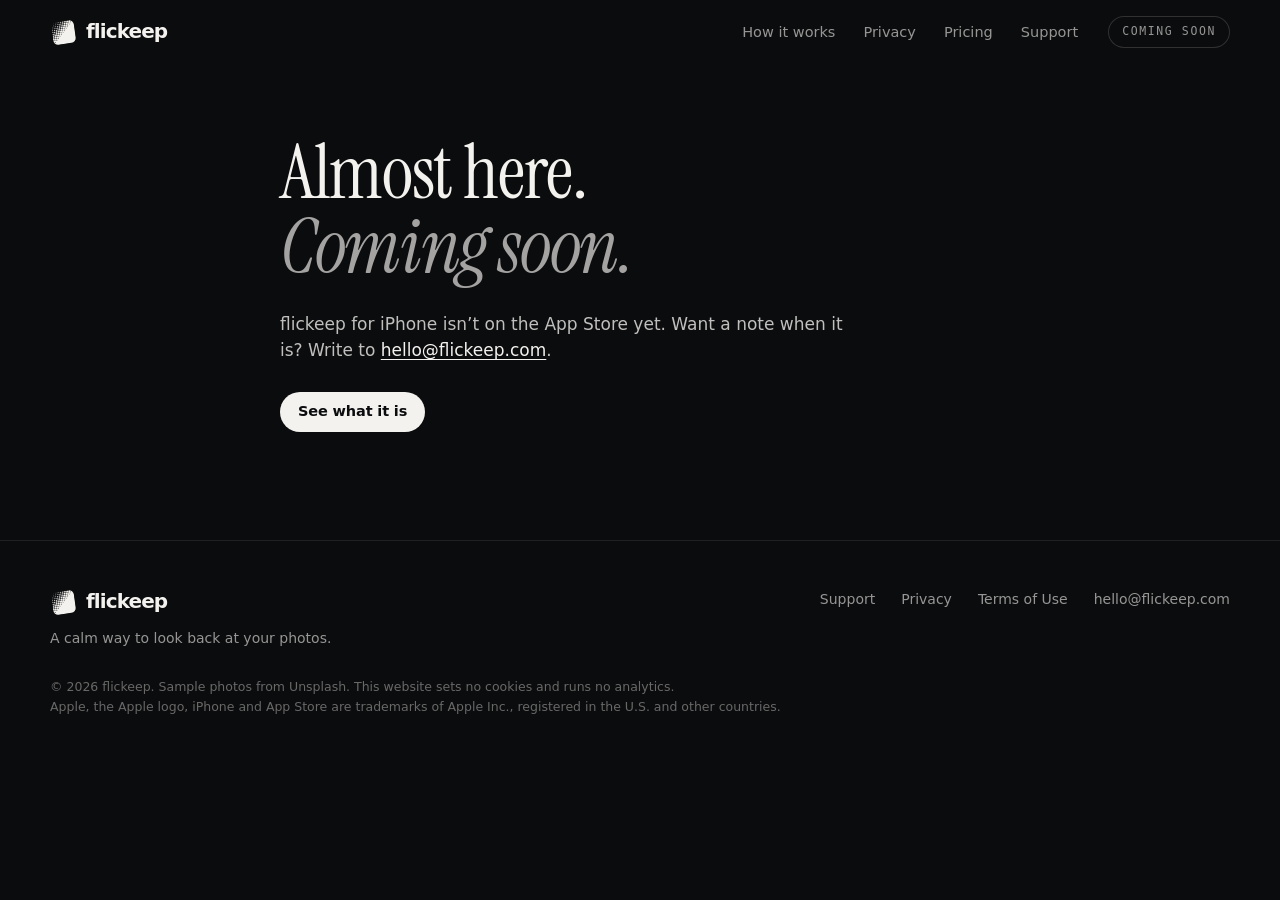
==== get/index.html @ e751ea82 "Rebuild the site as a download page: prints you can swipe, then the App Store Mirrors site/ in rexgu" ====
<!doctype html>
<html lang="en">
<head>
<meta charset="utf-8">
<meta name="viewport" content="width=device-width, initial-scale=1, viewport-fit=cover">
<title>Get flickeep</title>
<meta name="description" content="flickeep for iPhone on the App Store.">
<link rel="canonical" href="https://flickeep.com/get">
<meta name="theme-color" content="#0B0C0E">
<meta name="color-scheme" content="dark">
<meta property="og:type" content="website">
<meta property="og:site_name" content="flickeep">
<meta property="og:url" content="https://flickeep.com/get">
<meta property="og:title" content="Get flickeep">
<meta property="og:description" content="flickeep for iPhone on the App Store.">
<meta property="og:image" content="https://flickeep.com/og.jpg">
<meta name="twitter:card" content="summary_large_image">
<link rel="icon" href="/favicon.png" type="image/png">
<link rel="apple-touch-icon" href="/apple-touch-icon.png">
<script src="/assets/store.js"></script>
<link rel="stylesheet" href="/assets/site.css">
<script src="/assets/site.js" defer></script>
<meta name="robots" content="noindex">
<script>
(function () {
  var s = window.FLICKEEP || {}; if (!s.id) return;
  var ct = (new URLSearchParams(location.search).get("ct") || "get").replace(/[^\w-]/g, "").slice(0, 30) || "get";
  location.replace(s.pt ? "https://apps.apple.com/app/apple-store/id" + s.id + "?pt=" + s.pt + "&ct=" + ct + "&mt=8" : "https://apps.apple.com/app/id" + s.id);
})();
</script>
</head>
<body>
<svg width="0" height="0" style="position:absolute" aria-hidden="true" focusable="false"><defs><clipPath id="mark-clip"><rect x="51" y="51" width="138" height="138" rx="30"/></clipPath><symbol id="mark" viewBox="38 38 164 164"><g transform="rotate(-8 120 120)" clip-path="url(#mark-clip)" fill="currentColor"><path d="M191.00 47.15L191.00 191.00L47.15 191.00Z"/><circle cx="56.5" cy="56.5" r="0.54"/><circle cx="56.5" cy="67.5" r="1.09"/><circle cx="56.5" cy="78.5" r="1.63"/><circle cx="56.5" cy="89.5" r="2.17"/><circle cx="56.5" cy="100.5" r="2.72"/><circle cx="56.5" cy="111.5" r="3.26"/><circle cx="56.5" cy="122.5" r="3.81"/><circle cx="56.5" cy="133.5" r="4.35"/><circle cx="56.5" cy="144.5" r="4.89"/><circle cx="56.5" cy="155.5" r="5.44"/><circle cx="56.5" cy="166.5" r="5.98"/><circle cx="56.5" cy="177.5" r="6.52"/><circle cx="67.5" cy="56.5" r="1.09"/><circle cx="67.5" cy="67.5" r="1.63"/><circle cx="67.5" cy="78.5" r="2.17"/><circle cx="67.5" cy="89.5" r="2.72"/><circle cx="67.5" cy="100.5" r="3.26"/><circle cx="67.5" cy="111.5" r="3.81"/><circle cx="67.5" cy="122.5" r="4.35"/><circle cx="67.5" cy="133.5" r="4.89"/><circle cx="67.5" cy="144.5" r="5.44"/><circle cx="67.5" cy="155.5" r="5.98"/><circle cx="67.5" cy="166.5" r="6.52"/><circle cx="78.5" cy="56.5" r="1.63"/><circle cx="78.5" cy="67.5" r="2.17"/><circle cx="78.5" cy="78.5" r="2.72"/><circle cx="78.5" cy="89.5" r="3.26"/><circle cx="78.5" cy="100.5" r="3.81"/><circle cx="78.5" cy="111.5" r="4.35"/><circle cx="78.5" cy="122.5" r="4.89"/><circle cx="78.5" cy="133.5" r="5.44"/><circle cx="78.5" cy="144.5" r="5.98"/><circle cx="78.5" cy="155.5" r="6.52"/><circle cx="89.5" cy="56.5" r="2.17"/><circle cx="89.5" cy="67.5" r="2.72"/><circle cx="89.5" cy="78.5" r="3.26"/><circle cx="89.5" cy="89.5" r="3.81"/><circle cx="89.5" cy="100.5" r="4.35"/><circle cx="89.5" cy="111.5" r="4.89"/><circle cx="89.5" cy="122.5" r="5.44"/><circle cx="89.5" cy="133.5" r="5.98"/><circle cx="89.5" cy="144.5" r="6.52"/><circle cx="100.5" cy="56.5" r="2.72"/><circle cx="100.5" cy="67.5" r="3.26"/><circle cx="100.5" cy="78.5" r="3.81"/><circle cx="100.5" cy="89.5" r="4.35"/><circle cx="100.5" cy="100.5" r="4.89"/><circle cx="100.5" cy="111.5" r="5.44"/><circle cx="100.5" cy="122.5" r="5.98"/><circle cx="100.5" cy="133.5" r="6.52"/><circle cx="111.5" cy="56.5" r="3.26"/><circle cx="111.5" cy="67.5" r="3.81"/><circle cx="111.5" cy="78.5" r="4.35"/><circle cx="111.5" cy="89.5" r="4.89"/><circle cx="111.5" cy="100.5" r="5.44"/><circle cx="111.5" cy="111.5" r="5.98"/><circle cx="111.5" cy="122.5" r="6.52"/><circle cx="122.5" cy="56.5" r="3.81"/><circle cx="122.5" cy="67.5" r="4.35"/><circle cx="122.5" cy="78.5" r="4.89"/><circle cx="122.5" cy="89.5" r="5.44"/><circle cx="122.5" cy="100.5" r="5.98"/><circle cx="122.5" cy="111.5" r="6.52"/><circle cx="133.5" cy="56.5" r="4.35"/><circle cx="133.5" cy="67.5" r="4.89"/><circle cx="133.5" cy="78.5" r="5.44"/><circle cx="133.5" cy="89.5" r="5.98"/><circle cx="133.5" cy="100.5" r="6.52"/><circle cx="144.5" cy="56.5" r="4.89"/><circle cx="144.5" cy="67.5" r="5.44"/><circle cx="144.5" cy="78.5" r="5.98"/><circle cx="144.5" cy="89.5" r="6.52"/><circle cx="155.5" cy="56.5" r="5.44"/><circle cx="155.5" cy="67.5" r="5.98"/><circle cx="155.5" cy="78.5" r="6.52"/><circle cx="166.5" cy="56.5" r="5.98"/><circle cx="166.5" cy="67.5" r="6.52"/><circle cx="177.5" cy="56.5" r="6.52"/></g></symbol></defs></svg>
<header class="nav solid">
  <div class="wrap nav-in">
    <a class="brand" href="/" aria-label="flickeep, home"><svg aria-hidden="true"><use href="#mark"/></svg><b>flickeep</b></a>
    <nav class="nav-links" aria-label="Site">
      <a href="/#how">How it works</a>
      <a href="/#privacy">Privacy</a>
      <a href="/#pricing">Pricing</a>
      <a href="/support">Support</a>
    </nav>
    <a class="pill when-live" data-ct="nav" href="/get">Get flickeep</a>
    <span class="nav-soon when-soon">Coming soon</span>
  </div>
</header>
<main id="main" class="page">
<div class="wrap">
<div class="when-soon">
<h1 class="display">Almost here.<br><i>Coming soon.</i></h1>
<p class="lede">flickeep for iPhone isn’t on the App Store yet. Want a note when it is? Write to <a href="mailto:hello@flickeep.com?subject=Tell%20me%20when%20flickeep%20is%20out">hello@flickeep.com</a>.</p>
<div class="contact"><a class="pill" href="/">See what it is</a></div>
</div>
<div class="when-live">
<h1 class="display">Opening<br><i>the App Store…</i></h1>
<p class="lede">If nothing happens, <a data-ct="get" href="/get">tap here</a>.</p>
</div>
</div>
</main>
<footer class="foot">
  <div class="wrap foot-in">
    <div>
      <a class="brand" href="/" aria-label="flickeep, home"><svg aria-hidden="true"><use href="#mark"/></svg><b>flickeep</b></a>
      <p>A calm way to look back at your photos.</p>
    </div>
    <nav class="foot-links" aria-label="More">
      <a href="/support">Support</a>
      <a href="/privacy">Privacy</a>
      <a href="https://www.apple.com/legal/internet-services/itunes/dev/stdeula/">Terms of Use</a>
      <a href="mailto:hello@flickeep.com">hello@flickeep.com</a>
    </nav>
    <p class="legal">© 2026 flickeep. Sample photos from Unsplash. This website sets no cookies and runs no analytics.<br>Apple, the Apple logo, iPhone and App Store are trademarks of Apple Inc., registered in the U.S. and other countries.</p>
  </div>
</footer>
</body>
</html>
---- assets/site.css ----
/* flickeep.com — the darkroom: ink, paper, prints. */

@font-face{font-family:"Instrument Serif";src:url(/fonts/InstrumentSerif-Regular.ttf) format("truetype");font-weight:400;font-style:normal;font-display:swap}
@font-face{font-family:"Instrument Serif";src:url(/fonts/InstrumentSerif-Italic.ttf) format("truetype");font-weight:400;font-style:italic;font-display:swap}

/* A print develops: dots grow until they touch. */
@property --dev{syntax:"<number>";inherits:true;initial-value:6}
@property --sheen{syntax:"<percentage>";inherits:true;initial-value:-160%}

:root{
  --ink:#0B0C0E;
  --ink-2:#101114;
  --panel:#16181C;
  --panel-2:#1B1D22;
  --paper:#F4F2EE;
  --text:rgba(244,242,238,.78);
  --quiet:rgba(244,242,238,.6);
  --faint:rgba(244,242,238,.4);
  --line:rgba(244,242,238,.09);
  --line-2:rgba(244,242,238,.16);
  --mat:#F6F4EF;
  --letgo:#EE7458;
  --warm:255,214,170;
  --back:#DCD5C5;
  --pen:#27324F;
  --mark:#575246;
  --pin:#D1452B;
  --serif:"Instrument Serif","New York","Iowan Old Style",Georgia,serif;
  --sans:-apple-system,BlinkMacSystemFont,"SF Pro Text","Segoe UI",system-ui,Roboto,"Helvetica Neue",Arial,sans-serif;
  --mono:ui-monospace,"SF Mono",SFMono-Regular,Menlo,Consolas,monospace;
  --hand:"Bradley Hand","Bradley Hand ITC","Segoe Print","Segoe Script","Comic Sans MS",cursive;
  --gut:clamp(20px,4.2vw,44px);
  --max:1180px;
  --ease:cubic-bezier(.2,.7,.2,1);
  --out:cubic-bezier(.16,1,.3,1);
  color-scheme:dark;
}

*,*::before,*::after{box-sizing:border-box}
html{-webkit-text-size-adjust:100%;text-size-adjust:100%;scroll-behavior:smooth;scroll-padding-top:84px;background:var(--ink)}
body{margin:0;background:var(--ink);color:var(--paper);font:400 17px/1.55 var(--sans);-webkit-font-smoothing:antialiased;-moz-osx-font-smoothing:grayscale;overflow-x:clip}
img,svg,canvas{display:block}
img{max-width:100%}
a{color:inherit}
button{font:inherit;color:inherit}
h1,h2,h3,p,figure,ul,ol,dl,dd{margin:0}
ul,ol{padding:0;list-style:none}
::selection{background:rgba(244,242,238,.9);color:var(--ink)}
:focus-visible{outline:2px solid var(--paper);outline-offset:3px;border-radius:6px}
.sr{position:absolute!important;width:1px;height:1px;padding:0;margin:-1px;overflow:hidden;clip:rect(0,0,0,0);white-space:nowrap;border:0}
.skip{position:absolute;left:12px;top:-60px;z-index:100;background:var(--paper);color:var(--ink);padding:10px 14px;border-radius:10px;text-decoration:none;font-weight:600}
.skip:focus{top:12px}

.wrap{width:100%;max-width:calc(var(--max) + var(--gut)*2);margin:0 auto;padding:0 var(--gut)}
.kicker{font:500 12px/1.3 var(--mono);letter-spacing:.16em;text-transform:uppercase;color:var(--quiet)}
.display{font-family:var(--serif);font-weight:400;line-height:.98;letter-spacing:-.018em;text-wrap:balance}
.display i{font-style:italic;color:rgba(244,242,238,.66)}
.lede{font-size:clamp(17px,1.3vw,19px);line-height:1.55;color:var(--text);max-width:34em;text-wrap:pretty}
.muted{color:var(--quiet)}

/* Only one of these shows: before flickeep is on the App Store, and after. */
.live .when-soon,.soon .when-live{display:none!important}

/* ————— Navigation ————— */
.nav{position:fixed;inset:0 0 auto;z-index:60;padding-top:env(safe-area-inset-top);border-bottom:1px solid transparent;transition:background-color .35s,border-color .35s,-webkit-backdrop-filter .35s,backdrop-filter .35s}
.nav.solid{background:rgba(11,12,14,.74);-webkit-backdrop-filter:saturate(1.5) blur(20px);backdrop-filter:saturate(1.5) blur(20px);border-color:var(--line)}
.nav-in{height:64px;display:flex;align-items:center;gap:30px}
.brand{display:inline-flex;align-items:center;gap:9px;text-decoration:none;color:var(--paper);flex:none}
.brand svg{width:27px;height:27px}
.brand b{font:600 20px/1 var(--sans);letter-spacing:-.045em;transform:translateY(-1px)}
.nav-links{display:flex;gap:28px;margin-left:auto;font-size:14.5px}
.nav-links a{text-decoration:none;color:var(--quiet);transition:color .2s}
.nav-links a:hover{color:var(--paper)}
.pill{display:inline-flex;align-items:center;justify-content:center;gap:8px;min-height:40px;padding:0 18px;border-radius:999px;border:0;background:var(--paper);color:var(--ink);font:600 14.5px/1 var(--sans);letter-spacing:-.01em;text-decoration:none;cursor:pointer;white-space:nowrap;transition:transform .2s var(--ease),background-color .2s,opacity .2s}
.pill:hover{background:#fff}
.pill:active{transform:scale(.97)}
.pill.ghost{background:transparent;color:var(--paper);box-shadow:inset 0 0 0 1px var(--line-2)}
.pill.ghost:hover{background:rgba(244,242,238,.06)}
.pill.big{min-height:52px;padding:0 24px;font-size:16px}
.pill.quiet{background:rgba(244,242,238,.08);color:var(--quiet);cursor:default}
@media (max-width:820px){.nav-links{display:none}.nav-in>.pill,.nav-in>.nav-soon{margin-left:auto}}
.nav-soon{font:500 11.5px/1 var(--mono);letter-spacing:.14em;text-transform:uppercase;color:var(--quiet);padding:10px 14px;border-radius:999px;box-shadow:inset 0 0 0 1px var(--line-2);white-space:nowrap}

/* ————— Hero ————— */
.hero{position:relative;isolation:isolate;overflow-x:clip;padding:calc(64px + env(safe-area-inset-top) + clamp(28px,7vh,92px)) 0 clamp(56px,9vh,112px)}
.hero::before{content:"";position:absolute;z-index:-3;left:50%;top:-30%;width:1600px;height:1200px;margin-left:-800px;background:radial-gradient(closest-side,rgba(var(--warm),.1),rgba(var(--warm),0));pointer-events:none}
.hero-grid{display:grid;grid-template-columns:minmax(0,1.12fr) minmax(0,.88fr);align-items:center;gap:clamp(28px,5vw,80px)}
.hero h1{font-size:clamp(40px,6.1vw,94px)}
@media (max-width:600px){.hero h1{font-size:min(11vw,56px)}.app-id{margin-bottom:24px}.app-id img{width:46px;height:46px}.hero .lede{margin-top:22px}.cta{margin-top:28px}}
.hero h1 i{display:block}
.hero .lede{margin-top:28px}
.cta{display:flex;align-items:center;flex-wrap:wrap;gap:20px 26px;margin-top:36px}
.badge{display:inline-block;border-radius:11px;line-height:0;transition:transform .2s var(--ease),opacity .2s}
.badge img{height:56px;width:auto}
.badge:hover{opacity:.9}
.badge:active{transform:scale(.97)}
.qr{display:flex;align-items:center;gap:14px;font-size:13.5px;line-height:1.4;color:var(--quiet)}
.qr-code{flex:none;width:68px;height:68px;padding:6px;border-radius:12px;background:var(--paper);color:var(--ink)}
.qr-code svg{width:100%;height:100%}
.soon-box{display:grid;gap:10px}
.soon-box p{font-size:15px;color:var(--quiet)}
.soon-box a{color:var(--paper);text-underline-offset:3px;text-decoration-color:var(--line-2)}
.facts{display:flex;flex-wrap:wrap;gap:10px 22px;margin-top:30px;font-size:14px;color:var(--quiet)}
.facts li{display:flex;align-items:center;gap:9px}
.facts li::before{content:"";width:5px;height:5px;border-radius:50%;background:currentColor;opacity:.55}
@media (max-width:1000px){.qr{display:none}}
@media (max-width:900px){
  .hero-grid{grid-template-columns:1fr;gap:44px}
  .hero-copy{max-width:640px}
}

/* ————— The deck: prints you can swipe ————— */
.deck{position:relative;display:grid;justify-items:center;--w:min(348px,66vw)}
.deck-kicker{margin-bottom:22px}
.deck-field{position:absolute;z-index:-2;left:50%;top:44%;width:0;height:0;pointer-events:none}
.deck-field i{position:absolute;left:-30px;top:-30px;width:60px;height:60px;border-radius:50%;background:center/cover no-repeat;filter:blur(7px) saturate(1.5) brightness(.42);transform:scale(13);opacity:0;transition:opacity 1.4s var(--ease);-webkit-mask-image:radial-gradient(closest-side,#000 20%,transparent);mask-image:radial-gradient(closest-side,#000 20%,transparent)}
.deck-field i.on{opacity:.8}
.stack{position:relative;width:var(--w);aspect-ratio:1/1.22;perspective:1500px;touch-action:pan-y;-webkit-user-select:none;user-select:none;-webkit-touch-callout:none}
.stack:focus-visible{outline-offset:14px;border-radius:10px}

.print{position:absolute;inset:0;transform-style:preserve-3d;--s:0;--ox:0%;--oy:0%;--rot:0deg;--sc:1;--dim:0;
  transform:translate3d(calc(var(--s)*var(--ox)),var(--oy),0) rotate(calc(var(--s)*var(--rot))) scale(var(--sc));
  transition:transform .75s var(--out),opacity .5s var(--ease)}
.print[data-d="0"]{z-index:4;cursor:grab}
.print[data-d="1"]{z-index:3;--ox:23%;--oy:2.5%;--rot:6deg;--sc:.9;--dim:.4}
.print[data-d="2"]{z-index:2;--ox:23%;--oy:2.5%;--rot:6deg;--sc:.9;--dim:.4}
.print[data-d="3"]{z-index:1;--ox:12%;--oy:4%;--rot:3deg;--sc:.8;--dim:.8;opacity:0}
.print.out{z-index:5;pointer-events:none}
.print.held{transition:none;cursor:grabbing}
.flip{position:absolute;inset:0;transform-style:preserve-3d;transition:transform .85s cubic-bezier(.3,1.2,.4,1)}
.print.turned .flip{transform:rotateY(180deg)}
.face{position:absolute;inset:0;-webkit-backface-visibility:hidden;backface-visibility:hidden}
.paper{position:absolute;inset:0;padding:4.4%;background:var(--mat);border-radius:3px;overflow:hidden;
  box-shadow:inset 0 1px 0 rgba(255,255,255,.7),0 1px 2px rgba(0,0,0,.35),0 28px 56px -18px rgba(0,0,0,.78),0 12px 26px -14px rgba(0,0,0,.55)}
.photo{position:relative;width:100%;height:100%;overflow:hidden;background:#2a2b2e}
.photo img{width:100%;height:100%;object-fit:cover;-webkit-user-drag:none;pointer-events:none}
.front::after{content:"";position:absolute;inset:0;border-radius:3px;background:#000;opacity:var(--dim);transition:opacity .75s var(--out);pointer-events:none}
.sheen{position:absolute;inset:0;pointer-events:none;background:linear-gradient(104deg,transparent 30%,rgba(255,255,255,.34) 47%,rgba(255,255,255,.08) 55%,transparent 66%);transform:translateX(var(--sheen));mix-blend-mode:soft-light}
.print.kept .sheen{transition:--sheen .55s var(--ease)}
.grain{position:absolute;left:-80%;top:-22%;width:180%;height:144%;pointer-events:none}
.developing .photo{animation:develop 1.7s var(--ease) both;animation-delay:var(--delay,0s)}
.developing .photo img{-webkit-mask-image:radial-gradient(circle,#000 calc(var(--dev)*1px),transparent calc(var(--dev)*1px + .8px));-webkit-mask-size:8px 8px;mask-image:radial-gradient(circle,#000 calc(var(--dev)*1px),transparent calc(var(--dev)*1px + .8px));mask-size:8px 8px}
.developing .paper{animation:paper-in .9s var(--out) both;animation-delay:calc(var(--delay,0s) - .25s)}
@keyframes develop{from{--dev:0}to{--dev:6}}
@keyframes paper-in{from{opacity:0;transform:translateY(10px) scale(.97)}}
.print.nudge{animation:nudge 1.8s var(--ease) both}
@keyframes nudge{
  0%,100%{transform:translate3d(0,0,0)}
  22%{transform:translate3d(26px,0,0) rotateY(-7deg) rotate(1.6deg)}
  48%{transform:translate3d(0,0,0)}
  70%{transform:translate3d(-22px,0,0) rotateY(6deg) rotate(-1.3deg)}
}

/* The back: the day and the place, by hand. */
.back{transform:rotateY(180deg);background:var(--back);border-radius:3px;color:var(--pen);padding:7% 7% 0;display:flex;flex-direction:column;box-shadow:0 28px 56px -18px rgba(0,0,0,.78),0 12px 26px -14px rgba(0,0,0,.55);container-type:inline-size}
.back-top{display:flex;align-items:flex-start;gap:12px}
.back-day{font:700 clamp(22px,9.4cqi,32px)/1.05 var(--hand);letter-spacing:-.01em}
.back-time{font:700 clamp(13px,5cqi,17px)/1.2 var(--hand);opacity:.62;margin-top:6px}
.stamp{margin-left:auto;flex:none;width:17cqi;aspect-ratio:.82;padding:3px;background:#fff;transform:rotate(3.5deg);box-shadow:0 2px 6px rgba(0,0,0,.18);
  -webkit-mask:linear-gradient(#000 0 0) content-box,radial-gradient(circle,#0000 1.3px,#000 1.6px) -2px -2px/4px 4px;mask:linear-gradient(#000 0 0) content-box,radial-gradient(circle,#0000 1.3px,#000 1.6px) -2px -2px/4px 4px}
.stamp img{width:100%;height:100%;object-fit:cover}
.back-lines{margin-top:7cqi}
.back-lines p{min-height:10.4cqi;display:flex;align-items:flex-end;padding-bottom:3px;border-bottom:1px solid rgba(39,50,79,.22);font:700 clamp(15px,6.2cqi,21px)/1.15 var(--hand);opacity:.86;white-space:nowrap;overflow:hidden}
.back-lines p:first-child{opacity:1}
.back-coord{margin-top:auto;display:flex;align-items:center;gap:8px;padding-bottom:8px;font:500 10.5px/1 var(--mono);letter-spacing:.06em;color:var(--mark)}
.back-coord::before{content:"";width:5px;height:5px;border-radius:50%;background:var(--pin);box-shadow:0 0 0 3px var(--back),0 0 0 4px rgba(209,69,43,.45)}
.back-foot{display:flex;justify-content:space-between;border-top:1px solid rgba(39,50,79,.22);padding:13px 0 15px;font:500 10px/1 var(--mono);letter-spacing:.17em;text-transform:uppercase;color:var(--mark)}

/* The last card. */
.end .face{border-radius:18px;background:linear-gradient(180deg,#17191d,#101114);box-shadow:inset 0 0 0 1px var(--line-2),0 30px 60px -20px rgba(0,0,0,.8);display:grid;place-content:center;justify-items:center;text-align:center;padding:12%;gap:14px}
.end h3{font:400 clamp(34px,4vw,44px)/1 var(--serif)}
.end p{font-size:15px;color:var(--quiet);max-width:16em}
.end .row{display:flex;flex-direction:column;gap:10px;margin-top:10px;width:100%}
.end .row .pill{width:100%}

/* Under the deck: Keep / Let go, and the tools. */
.deck-under{position:relative;margin-top:30px;height:48px;display:grid;place-items:center;width:100%}
.verdict{position:absolute;inset:0;display:grid;place-items:center;font:italic 400 38px/1 var(--serif);opacity:0;pointer-events:none;transition:opacity .25s}
.verdict.keep{color:var(--paper)}
.verdict.go{color:var(--letgo)}
.deck-tools{display:flex;align-items:center;gap:2px;padding:4px;border-radius:999px;background:rgba(244,242,238,.07);box-shadow:inset 0 0 0 1px var(--line);-webkit-backdrop-filter:blur(12px);backdrop-filter:blur(12px);transition:opacity .25s}
.deck-tools button{display:inline-flex;align-items:center;gap:7px;height:38px;padding:0 15px;border:0;border-radius:999px;background:transparent;font-size:14px;color:var(--paper);cursor:pointer;transition:background-color .2s}
.deck-tools button:hover{background:rgba(244,242,238,.09)}
.deck-tools button:active{background:rgba(244,242,238,.14)}
.deck-tools button:disabled{opacity:.35;cursor:default;background:transparent}
.deck-tools svg{width:15px;height:15px}
.deck-tools .sep{width:1px;height:16px;background:var(--line-2)}
.deck.judging .deck-tools{opacity:0}
.deck-tally{margin-top:16px;min-height:18px;font:500 11.5px/1.5 var(--mono);letter-spacing:.14em;text-transform:uppercase;color:var(--faint);text-align:center}

/* ————— Sections ————— */
.section{position:relative;padding:clamp(96px,14vh,168px) 0}
.section-head{max-width:760px}
.section-head .kicker{margin-bottom:22px}
.section h2{font-size:clamp(46px,5.6vw,84px)}
.section-head .lede{margin-top:26px}
.rule{height:1px;background:linear-gradient(90deg,transparent,var(--line-2) 20%,var(--line-2) 80%,transparent)}

/* Reveal: rise out of a little blur. */
.js .rv{opacity:0;transform:translateY(18px);filter:blur(6px);transition:opacity .9s var(--ease),transform 1s var(--out),filter .9s var(--ease);transition-delay:var(--rv,0s)}
.js .rv.in{opacity:1;transform:none;filter:none}

/* ————— How it works: a phone that follows along ————— */
.story{display:grid;grid-template-columns:minmax(0,1fr) minmax(0,1fr);gap:clamp(24px,5vw,80px);margin-top:clamp(40px,7vh,80px)}
.steps{counter-reset:step}
.step{min-height:72vh;display:flex;flex-direction:column;justify-content:center;max-width:430px;opacity:.28;transition:opacity .6s var(--ease)}
.step.on{opacity:1}
.step-n{font:500 12px/1 var(--mono);letter-spacing:.16em;color:var(--faint);margin-bottom:18px}
.step h3{font:400 clamp(38px,4vw,60px)/1.02 var(--serif);letter-spacing:-.012em}
.step h3 i{font-style:italic}
.step p{margin-top:18px;font-size:19px;color:var(--text)}
.step .phone{display:none}
.story-phone{position:sticky;top:calc(50vh - var(--ph) / 2 + 20px);height:var(--ph);display:grid;justify-items:center;align-items:start;--pw:min(330px,26vw);--ph:calc(var(--pw) * 2.102)}
@media (max-height:760px){.story-phone{--pw:min(290px,24vw)}}

.phone{--pw:300px;position:relative;width:var(--pw);padding:calc(var(--pw)*.03);border-radius:calc(var(--pw)*.155);background:linear-gradient(150deg,#34363c 0%,#1a1b1f 22%,#101114 60%,#26282d 100%);
  box-shadow:inset 0 0 0 1px rgba(255,255,255,.14),inset 0 0 0 calc(var(--pw)*.011) #060708,0 60px 110px -40px rgba(0,0,0,.9),0 30px 60px -30px rgba(0,0,0,.6)}
.screen{position:relative;aspect-ratio:860/1868;border-radius:calc(var(--pw)*.128);overflow:hidden;background:#000;transform:translateZ(0)}
.screen img{position:absolute;inset:0;width:100%;height:100%;object-fit:cover}
.story-phone .screen img{opacity:0;transform:scale(1.015);transition:opacity .7s var(--ease),transform 1.2s var(--out)}
.story-phone .screen img.on{opacity:1;transform:none}

@media (max-width:900px){
  .story{display:block;margin-top:40px}
  .story-phone{display:none}
  .steps{display:flex;gap:18px;overflow-x:auto;scroll-snap-type:x mandatory;margin:0 calc(var(--gut)*-1);padding:6px var(--gut) 12px;scrollbar-width:none;-webkit-overflow-scrolling:touch;scroll-padding:0 var(--gut)}
  .steps::-webkit-scrollbar{display:none}
  .step{min-height:0;flex:0 0 min(78vw,330px);scroll-snap-align:start;opacity:1;justify-content:flex-start;max-width:none}
  .step .phone{display:block;--pw:min(78vw,330px);order:-1;margin-bottom:26px}
  .step h3{font-size:32px}
  .step p{font-size:16px;margin-top:10px}
  .step-n{margin-bottom:12px}
  .pager{display:flex}
}
.pager{display:none;justify-content:center;gap:8px;margin-top:22px}
.pager i{width:6px;height:6px;border-radius:3px;background:var(--line-2);transition:width .3s var(--ease),background-color .3s}
.pager i.on{width:20px;background:var(--paper)}

/* ————— Nothing by accident ————— */
.safe-grid{display:grid;grid-template-columns:minmax(0,1.1fr) minmax(0,.9fr);gap:clamp(32px,6vw,96px);align-items:center}
.chips{display:flex;flex-wrap:wrap;gap:10px;margin-top:30px}
.chips li{padding:9px 14px;border-radius:999px;font-size:14px;color:var(--text);box-shadow:inset 0 0 0 1px var(--line-2)}
.shot{position:relative;border-radius:30px;overflow:hidden;background:#000;box-shadow:inset 0 0 0 1px var(--line-2),0 60px 110px -40px rgba(0,0,0,.9);max-width:420px;justify-self:center;width:100%}
.shot img{width:100%;height:auto}
.shot::after{content:"";position:absolute;inset:0;border-radius:inherit;box-shadow:inset 0 0 0 1px rgba(255,255,255,.08);pointer-events:none}
.shot-cap{margin-top:16px;text-align:center;font:500 11.5px/1.4 var(--mono);letter-spacing:.14em;text-transform:uppercase;color:var(--faint)}
.flow{display:grid;grid-template-columns:repeat(4,minmax(0,1fr));gap:0;margin-top:clamp(64px,9vh,104px);position:relative}
.flow::before{content:"";position:absolute;left:0;right:0;top:15px;height:1px;background:var(--line-2)}
.flow li{position:relative;padding-right:28px}
.flow b{position:relative;display:grid;place-items:center;width:31px;height:31px;border-radius:50%;background:var(--ink);box-shadow:inset 0 0 0 1px var(--line-2);font:500 11px/1 var(--mono);color:var(--quiet);margin-bottom:22px}
.flow li:last-child b{background:var(--paper);color:var(--ink);box-shadow:none}
.flow h3{font:400 28px/1.05 var(--serif)}
.flow p{margin-top:10px;font-size:15.5px;color:var(--text);max-width:17em}
@media (max-width:900px){
  .safe-grid{grid-template-columns:1fr}
  .shot{max-width:360px}
  .flow{grid-template-columns:1fr;gap:34px}
  .flow::before{left:15px;right:auto;top:0;bottom:0;width:1px;height:auto}
  .flow li{display:grid;grid-template-columns:31px 1fr;column-gap:20px;padding:0}
  .flow b{grid-row:span 2;margin:0}
  .flow p{margin-top:6px}
}

/* ————— Look back ————— */
.bento{display:grid;grid-template-columns:repeat(12,minmax(0,1fr));gap:18px;margin-top:clamp(48px,7vh,80px)}
.tile{position:relative;overflow:hidden;border-radius:30px;background:linear-gradient(180deg,var(--panel),#121317);box-shadow:inset 0 0 0 1px var(--line);padding:clamp(26px,3vw,40px);display:flex;flex-direction:column}
.tile h3{font:400 clamp(30px,2.8vw,40px)/1.02 var(--serif);letter-spacing:-.01em}
.tile h3 i{font-style:italic;color:rgba(244,242,238,.66)}
.tile p{margin-top:12px;font-size:16px;color:var(--text);max-width:24em}
.tile-cal{grid-column:span 7;grid-row:span 2}
.tile-cal .phone{--pw:min(350px,70vw);margin:44px auto auto}
.tile-share{grid-column:span 5}
.tile-feed{grid-column:span 5}
.tile-art{margin-top:auto;padding-top:30px;display:grid;place-items:center}
@media (max-width:980px){
  .tile-cal,.tile-share,.tile-feed{grid-column:1/-1}
  .tile-cal{min-height:0;grid-row:auto}
}

/* The print as it's shared. */
.share-art{position:relative;width:min(250px,64vw);aspect-ratio:4/5;background:#ECE7DB;border-radius:6px;box-shadow:0 30px 60px -24px rgba(0,0,0,.8);display:grid;justify-items:center;align-content:start;padding:11% 12% 0;transform:rotate(-2.5deg)}
.share-art .p{width:78%;padding:3.6%;background:#fff;box-shadow:0 8px 18px -8px rgba(0,0,0,.4);transform:rotate(1.8deg)}
.share-art .p img{width:100%;aspect-ratio:.82;object-fit:cover}
.share-art .place{margin-top:9%;font:700 17px/1 var(--hand);color:var(--pen)}
.share-art .date{margin-top:5px;font:700 11px/1 var(--hand);color:var(--pen);opacity:.62}
.share-art .sig{position:absolute;right:8%;bottom:5.5%;display:flex;align-items:center;gap:4px;font:500 6.5px/1 var(--mono);letter-spacing:.16em;color:var(--mark)}
.share-art .sig svg{width:8px;height:8px}

/* Videos, as a feed. */
.feed-art{position:relative;width:min(240px,60vw);aspect-ratio:9/15.5;border-radius:30px;background:#000;overflow:hidden;box-shadow:inset 0 0 0 1px var(--line-2),0 30px 60px -24px rgba(0,0,0,.8)}
.feed-art .v{position:absolute;left:0;right:0;top:32%;aspect-ratio:3/2;background:center/cover no-repeat}
.feed-art .head{position:absolute;left:16px;top:18px}
.feed-art .head b{display:block;font:400 17px/1 var(--serif)}
.feed-art .head small{display:block;margin-top:4px;font-size:9.5px;color:var(--quiet)}
.feed-art .icons{position:absolute;right:12px;bottom:46px;display:grid;gap:15px;color:var(--paper);filter:drop-shadow(0 1px 3px rgba(0,0,0,.55))}
.feed-art .icons svg{width:19px;height:19px}
.feed-art .line{position:absolute;left:14px;right:14px;bottom:22px;height:2px;border-radius:1px;background:rgba(255,255,255,.18)}
.feed-art .line::before{content:"";position:absolute;left:0;top:0;bottom:0;width:36%;border-radius:1px;background:var(--paper);animation:play 9s linear infinite}
@keyframes play{from{width:0}to{width:100%}}

/* ————— Private ————— */
.private{overflow:hidden}
.private{isolation:isolate}
.private::before{content:"";position:absolute;inset:0;z-index:-1;pointer-events:none;opacity:.8;
  background-image:radial-gradient(circle,rgba(244,242,238,.16) 1.2px,transparent 1.6px);background-size:14px 14px;
  -webkit-mask-image:radial-gradient(60% 55% at 85% 40%,#000,transparent 75%);mask-image:radial-gradient(60% 55% at 85% 40%,#000,transparent 75%)}

.promises{display:grid;grid-template-columns:repeat(4,minmax(0,1fr));gap:18px;margin-top:clamp(56px,8vh,96px)}
.promises li{padding:26px 24px 28px;border-radius:24px;background:rgba(22,24,28,.7);box-shadow:inset 0 0 0 1px var(--line)}
.promises b{display:block;font:500 12px/1.3 var(--mono);letter-spacing:.16em;text-transform:uppercase;color:var(--paper);margin-bottom:12px}
.promises span{font-size:15.5px;color:var(--text)}
.private .more{margin-top:36px;font-size:15px;color:var(--quiet)}
.private .more a{color:var(--paper);text-underline-offset:3px}
@media (max-width:980px){.promises{grid-template-columns:repeat(2,minmax(0,1fr))}}
@media (max-width:560px){.promises{grid-template-columns:1fr}}

/* ————— Pricing ————— */
.plans{display:grid;grid-template-columns:minmax(0,.9fr) minmax(0,1.1fr);gap:18px;margin-top:clamp(48px,7vh,80px);align-items:stretch}
.plan{border-radius:30px;padding:clamp(28px,3vw,42px);background:linear-gradient(180deg,var(--panel),#121317);box-shadow:inset 0 0 0 1px var(--line);display:flex;flex-direction:column}
.plan.pro{background:radial-gradient(120% 80% at 50% 0%,rgba(var(--warm),.09),transparent 60%),linear-gradient(180deg,#1b1d21,#131418);box-shadow:inset 0 0 0 1px var(--line-2)}
.plan .kicker{color:var(--paper)}
.plan h3{margin-top:18px;font:400 clamp(34px,3.4vw,48px)/1.02 var(--serif)}
.plan h3 i{font-style:italic;color:rgba(244,242,238,.66)}
.plan-list{margin-top:26px;display:grid;gap:12px}
.plan-list li{display:grid;grid-template-columns:20px 1fr;gap:12px;font-size:15.5px;color:var(--text)}
.plan-list svg{width:18px;height:18px;margin-top:2px;color:var(--quiet)}
.price-free{margin-top:auto;padding-top:30px;display:flex;align-items:baseline;gap:10px}
.price-free b{font:400 56px/1 var(--serif)}
.price-free span{color:var(--quiet);font-size:15px}
.options{margin-top:26px;display:grid;gap:10px}
.opt{display:grid;grid-template-columns:1fr auto;align-items:center;gap:4px 16px;padding:16px 20px;border-radius:18px;box-shadow:inset 0 0 0 1px var(--line-2);background:rgba(11,12,14,.35)}
.opt.best{box-shadow:inset 0 0 0 1.5px rgba(244,242,238,.75);background:rgba(244,242,238,.04)}
.opt b{font-weight:600;font-size:16.5px;display:flex;align-items:center;gap:10px}
.opt small{grid-column:1;font-size:13.5px;color:var(--quiet)}
.opt .amt{grid-row:1/span 2;grid-column:2;font:600 18px/1 var(--sans);letter-spacing:-.01em;text-align:right}
.opt .amt small{display:block;margin-top:5px;font-weight:400;font-size:12.5px;color:var(--faint)}
.tag{font:600 10px/1 var(--mono);letter-spacing:.1em;text-transform:uppercase;padding:5px 7px;border-radius:6px;background:var(--paper);color:var(--ink)}
.fine{margin-top:22px;font-size:13.5px;line-height:1.5;color:var(--faint)}
@media (max-width:900px){.plans{grid-template-columns:1fr}}

/* ————— Questions ————— */
.faq{display:grid;grid-template-columns:minmax(0,.8fr) minmax(0,1.2fr);gap:clamp(32px,6vw,96px)}
.faq-list details{border-bottom:1px solid var(--line-2)}
.faq-list details:first-child{border-top:1px solid var(--line-2)}
.faq-list summary{list-style:none;cursor:pointer;display:flex;align-items:center;justify-content:space-between;gap:20px;padding:24px 0;font:400 clamp(21px,1.9vw,25px)/1.25 var(--serif);letter-spacing:-.003em}
.faq-list summary::-webkit-details-marker{display:none}
.faq-list summary::after{content:"";flex:none;width:12px;height:12px;background:linear-gradient(currentColor,currentColor) center/12px 1.5px no-repeat,linear-gradient(currentColor,currentColor) center/1.5px 12px no-repeat;transition:transform .35s var(--ease);opacity:.7}
.faq-list details[open] summary::after{transform:rotate(45deg)}
.faq-list .a{padding:0 0 26px;font-size:16px;color:var(--text);max-width:38em}
.faq-list .a p+p{margin-top:10px}
.faq-list .a a{color:var(--paper);text-underline-offset:3px}
@media (max-width:900px){.faq{grid-template-columns:1fr}}

/* ————— The end: a contact sheet ————— */
.final{text-align:center;padding-bottom:clamp(100px,14vh,160px);overflow:hidden}
.sheet{position:relative;height:clamp(220px,26vw,300px);margin-bottom:clamp(40px,6vh,72px);-webkit-mask-image:linear-gradient(90deg,transparent,#000 12%,#000 88%,transparent);mask-image:linear-gradient(90deg,transparent,#000 12%,#000 88%,transparent)}
.sheet-row{position:absolute;left:0;top:50%;display:flex;gap:clamp(18px,2vw,28px);padding-right:clamp(18px,2vw,28px);width:max-content;animation:drift 90s linear infinite;transform:translateY(-50%)}
.sheet-row figure{flex:none;width:clamp(150px,15vw,200px);padding:clamp(6px,.6vw,8px);background:var(--mat);border-radius:3px;box-shadow:0 22px 40px -18px rgba(0,0,0,.8);transform:rotate(var(--r,0deg)) translateY(var(--y,0px))}
.sheet-row figure img{width:100%;aspect-ratio:.82;object-fit:cover}
@keyframes drift{from{transform:translate3d(0,-50%,0)}to{transform:translate3d(-50%,-50%,0)}}
.final h2{font-size:clamp(52px,7vw,108px)}
.final h2 i{display:block}
.final .cta{justify-content:center}
.final .lede{margin:24px auto 0}
.final .soon-box{justify-items:center}

/* ————— Footer ————— */
.foot{border-top:1px solid var(--line);padding:48px 0 calc(48px + env(safe-area-inset-bottom));font-size:14px;color:var(--quiet)}
.foot-in{display:grid;grid-template-columns:1fr auto;gap:28px 40px;align-items:start}
.foot .brand{margin-bottom:12px}
.foot-links{display:flex;flex-wrap:wrap;gap:12px 26px}
.foot-links a{text-decoration:none;color:var(--quiet);transition:color .2s}
.foot-links a:hover{color:var(--paper)}
.legal{grid-column:1/-1;font-size:12.5px;line-height:1.6;color:var(--faint);max-width:70em}
@media (max-width:700px){.foot-in{grid-template-columns:1fr}}

/* ————— A small bar on phones, once the first button has scrolled away ————— */
.bar{position:fixed;left:12px;right:12px;bottom:calc(12px + env(safe-area-inset-bottom));z-index:55;display:none;align-items:center;gap:12px;padding:10px 10px 10px 12px;border-radius:22px;background:rgba(24,26,30,.92);-webkit-backdrop-filter:saturate(1.5) blur(20px);backdrop-filter:saturate(1.5) blur(20px);box-shadow:inset 0 0 0 1px var(--line-2),0 20px 40px -12px rgba(0,0,0,.7);transform:translateY(140%);transition:transform .5s var(--out)}
.bar.show{transform:none}
.bar img{width:44px;height:44px;border-radius:10px}
.bar div{flex:1;min-width:0;line-height:1.25}
.bar b{display:block;font-size:15px;font-weight:600;letter-spacing:-.01em}
.bar small{font-size:12.5px;color:var(--quiet)}
.bar .pill{min-height:36px;padding:0 20px}
@media (max-width:760px){.live .bar{display:flex}}

/* ————— Pages: privacy, support ————— */
.page{padding:calc(64px + env(safe-area-inset-top) + clamp(40px,8vh,96px)) 0 clamp(80px,12vh,140px)}
.page .wrap{max-width:calc(720px + var(--gut)*2)}
.page h1{font-size:clamp(46px,6vw,76px)}
.page .kicker{margin-top:22px}
.page h2{font:500 12px/1.4 var(--mono);letter-spacing:.14em;text-transform:uppercase;color:var(--quiet);margin:48px 0 12px}
.page p,.page li{color:var(--text);font-size:17px}
.page p+p{margin-top:12px}
.page ul{list-style:disc;padding-left:1.2em;display:grid;gap:6px}
.page a{color:var(--paper);text-underline-offset:3px}
.page a.pill{color:var(--ink)}
.page a.pill.ghost{color:var(--paper)}
.page .lede{margin-top:26px}
.page .contact{margin-top:28px;display:flex;flex-wrap:wrap;gap:12px}

@media (prefers-reduced-motion:reduce){
  html{scroll-behavior:auto}
  .js .rv{opacity:1;transform:none;filter:none;transition:none}
  .sheet-row,.feed-art .line::before{animation:none}
  .developing .photo,.developing .paper{animation:none}
  .developing .photo img{-webkit-mask-image:none;mask-image:none}
  .print,.flip,.story-phone .screen img{transition-duration:.01s}
}

/* The first line of the hero: the icon you'll look for on the App Store. */
.app-id{display:flex;align-items:center;gap:14px;margin-bottom:30px}
.app-id img{width:52px;height:52px;border-radius:23%;box-shadow:0 0 0 1px rgba(255,255,255,.1),0 10px 24px -10px rgba(0,0,0,.8)}
.app-id b{display:block;font-size:16px;font-weight:600;letter-spacing:-.01em}
.app-id small{display:block;font-size:14px;color:var(--quiet)}
#how{padding-top:clamp(40px,6vh,72px)}

/* Privacy: the label, in words. */
.private-grid{display:grid;grid-template-columns:minmax(0,1.15fr) minmax(0,.85fr);gap:clamp(32px,6vw,96px);align-items:end}
.label{border-radius:28px;padding:30px 30px 32px;background:linear-gradient(180deg,rgba(28,30,35,.92),rgba(18,19,23,.92));box-shadow:inset 0 0 0 1px var(--line-2),0 40px 80px -40px rgba(0,0,0,.9);max-width:420px;justify-self:end;width:100%}
.label .kicker{color:var(--quiet)}
.label-row{display:flex;align-items:center;gap:16px;margin-top:22px}
.label-row svg{flex:none;width:46px;height:46px;color:var(--paper)}
.label-row b{font:400 34px/1 var(--serif)}
.label p{margin-top:16px;font-size:15.5px;color:var(--text)}
@media (max-width:900px){.private-grid{grid-template-columns:1fr}.label{justify-self:start}}
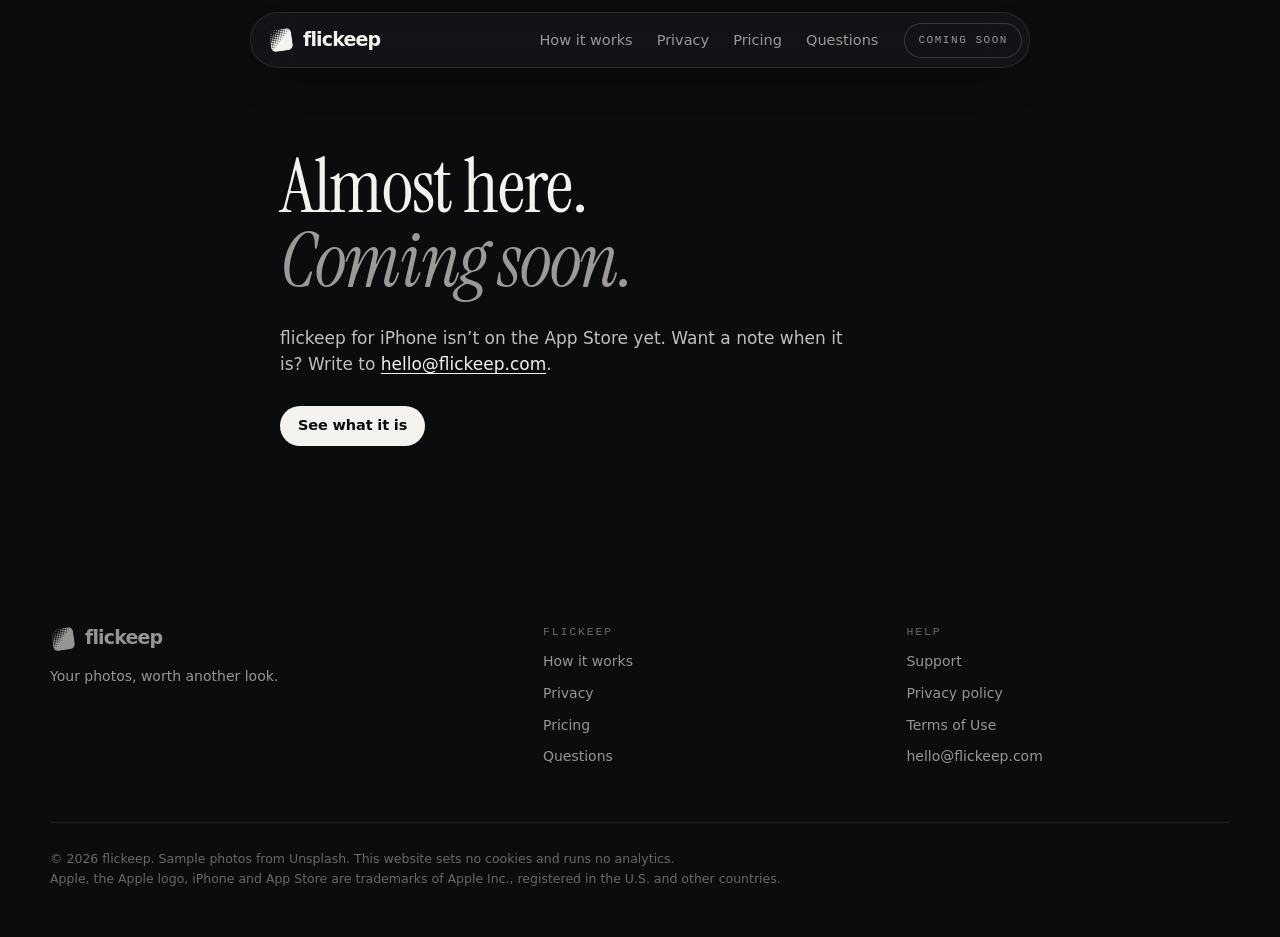
==== commit dac76345: "Second pass after CapWords: prints on a table, the app playing Mirrors site/ in rexgu9911/flickeep a" ====
--- a/get/index.html
+++ b/get/index.html
@@ -30,20 +30,22 @@
 </script>
 </head>
 <body>
-<svg width="0" height="0" style="position:absolute" aria-hidden="true" focusable="false"><defs><clipPath id="mark-clip"><rect x="51" y="51" width="138" height="138" rx="30"/></clipPath><symbol id="mark" viewBox="38 38 164 164"><g transform="rotate(-8 120 120)" clip-path="url(#mark-clip)" fill="currentColor"><path d="M191.00 47.15L191.00 191.00L47.15 191.00Z"/><circle cx="56.5" cy="56.5" r="0.54"/><circle cx="56.5" cy="67.5" r="1.09"/><circle cx="56.5" cy="78.5" r="1.63"/><circle cx="56.5" cy="89.5" r="2.17"/><circle cx="56.5" cy="100.5" r="2.72"/><circle cx="56.5" cy="111.5" r="3.26"/><circle cx="56.5" cy="122.5" r="3.81"/><circle cx="56.5" cy="133.5" r="4.35"/><circle cx="56.5" cy="144.5" r="4.89"/><circle cx="56.5" cy="155.5" r="5.44"/><circle cx="56.5" cy="166.5" r="5.98"/><circle cx="56.5" cy="177.5" r="6.52"/><circle cx="67.5" cy="56.5" r="1.09"/><circle cx="67.5" cy="67.5" r="1.63"/><circle cx="67.5" cy="78.5" r="2.17"/><circle cx="67.5" cy="89.5" r="2.72"/><circle cx="67.5" cy="100.5" r="3.26"/><circle cx="67.5" cy="111.5" r="3.81"/><circle cx="67.5" cy="122.5" r="4.35"/><circle cx="67.5" cy="133.5" r="4.89"/><circle cx="67.5" cy="144.5" r="5.44"/><circle cx="67.5" cy="155.5" r="5.98"/><circle cx="67.5" cy="166.5" r="6.52"/><circle cx="78.5" cy="56.5" r="1.63"/><circle cx="78.5" cy="67.5" r="2.17"/><circle cx="78.5" cy="78.5" r="2.72"/><circle cx="78.5" cy="89.5" r="3.26"/><circle cx="78.5" cy="100.5" r="3.81"/><circle cx="78.5" cy="111.5" r="4.35"/><circle cx="78.5" cy="122.5" r="4.89"/><circle cx="78.5" cy="133.5" r="5.44"/><circle cx="78.5" cy="144.5" r="5.98"/><circle cx="78.5" cy="155.5" r="6.52"/><circle cx="89.5" cy="56.5" r="2.17"/><circle cx="89.5" cy="67.5" r="2.72"/><circle cx="89.5" cy="78.5" r="3.26"/><circle cx="89.5" cy="89.5" r="3.81"/><circle cx="89.5" cy="100.5" r="4.35"/><circle cx="89.5" cy="111.5" r="4.89"/><circle cx="89.5" cy="122.5" r="5.44"/><circle cx="89.5" cy="133.5" r="5.98"/><circle cx="89.5" cy="144.5" r="6.52"/><circle cx="100.5" cy="56.5" r="2.72"/><circle cx="100.5" cy="67.5" r="3.26"/><circle cx="100.5" cy="78.5" r="3.81"/><circle cx="100.5" cy="89.5" r="4.35"/><circle cx="100.5" cy="100.5" r="4.89"/><circle cx="100.5" cy="111.5" r="5.44"/><circle cx="100.5" cy="122.5" r="5.98"/><circle cx="100.5" cy="133.5" r="6.52"/><circle cx="111.5" cy="56.5" r="3.26"/><circle cx="111.5" cy="67.5" r="3.81"/><circle cx="111.5" cy="78.5" r="4.35"/><circle cx="111.5" cy="89.5" r="4.89"/><circle cx="111.5" cy="100.5" r="5.44"/><circle cx="111.5" cy="111.5" r="5.98"/><circle cx="111.5" cy="122.5" r="6.52"/><circle cx="122.5" cy="56.5" r="3.81"/><circle cx="122.5" cy="67.5" r="4.35"/><circle cx="122.5" cy="78.5" r="4.89"/><circle cx="122.5" cy="89.5" r="5.44"/><circle cx="122.5" cy="100.5" r="5.98"/><circle cx="122.5" cy="111.5" r="6.52"/><circle cx="133.5" cy="56.5" r="4.35"/><circle cx="133.5" cy="67.5" r="4.89"/><circle cx="133.5" cy="78.5" r="5.44"/><circle cx="133.5" cy="89.5" r="5.98"/><circle cx="133.5" cy="100.5" r="6.52"/><circle cx="144.5" cy="56.5" r="4.89"/><circle cx="144.5" cy="67.5" r="5.44"/><circle cx="144.5" cy="78.5" r="5.98"/><circle cx="144.5" cy="89.5" r="6.52"/><circle cx="155.5" cy="56.5" r="5.44"/><circle cx="155.5" cy="67.5" r="5.98"/><circle cx="155.5" cy="78.5" r="6.52"/><circle cx="166.5" cy="56.5" r="5.98"/><circle cx="166.5" cy="67.5" r="6.52"/><circle cx="177.5" cy="56.5" r="6.52"/></g></symbol></defs></svg>
-<header class="nav solid">
-  <div class="wrap nav-in">
+<!-- @symbols --><svg width="0" height="0" style="position:absolute" aria-hidden="true" focusable="false"><defs><clipPath id="mark-clip"><rect x="51" y="51" width="138" height="138" rx="30"/></clipPath><symbol id="mark" viewBox="38 38 164 164"><g transform="rotate(-8 120 120)" clip-path="url(#mark-clip)" fill="currentColor"><path d="M191.00 47.15L191.00 191.00L47.15 191.00Z"/><circle cx="56.5" cy="56.5" r="0.54"/><circle cx="56.5" cy="67.5" r="1.09"/><circle cx="56.5" cy="78.5" r="1.63"/><circle cx="56.5" cy="89.5" r="2.17"/><circle cx="56.5" cy="100.5" r="2.72"/><circle cx="56.5" cy="111.5" r="3.26"/><circle cx="56.5" cy="122.5" r="3.81"/><circle cx="56.5" cy="133.5" r="4.35"/><circle cx="56.5" cy="144.5" r="4.89"/><circle cx="56.5" cy="155.5" r="5.44"/><circle cx="56.5" cy="166.5" r="5.98"/><circle cx="56.5" cy="177.5" r="6.52"/><circle cx="67.5" cy="56.5" r="1.09"/><circle cx="67.5" cy="67.5" r="1.63"/><circle cx="67.5" cy="78.5" r="2.17"/><circle cx="67.5" cy="89.5" r="2.72"/><circle cx="67.5" cy="100.5" r="3.26"/><circle cx="67.5" cy="111.5" r="3.81"/><circle cx="67.5" cy="122.5" r="4.35"/><circle cx="67.5" cy="133.5" r="4.89"/><circle cx="67.5" cy="144.5" r="5.44"/><circle cx="67.5" cy="155.5" r="5.98"/><circle cx="67.5" cy="166.5" r="6.52"/><circle cx="78.5" cy="56.5" r="1.63"/><circle cx="78.5" cy="67.5" r="2.17"/><circle cx="78.5" cy="78.5" r="2.72"/><circle cx="78.5" cy="89.5" r="3.26"/><circle cx="78.5" cy="100.5" r="3.81"/><circle cx="78.5" cy="111.5" r="4.35"/><circle cx="78.5" cy="122.5" r="4.89"/><circle cx="78.5" cy="133.5" r="5.44"/><circle cx="78.5" cy="144.5" r="5.98"/><circle cx="78.5" cy="155.5" r="6.52"/><circle cx="89.5" cy="56.5" r="2.17"/><circle cx="89.5" cy="67.5" r="2.72"/><circle cx="89.5" cy="78.5" r="3.26"/><circle cx="89.5" cy="89.5" r="3.81"/><circle cx="89.5" cy="100.5" r="4.35"/><circle cx="89.5" cy="111.5" r="4.89"/><circle cx="89.5" cy="122.5" r="5.44"/><circle cx="89.5" cy="133.5" r="5.98"/><circle cx="89.5" cy="144.5" r="6.52"/><circle cx="100.5" cy="56.5" r="2.72"/><circle cx="100.5" cy="67.5" r="3.26"/><circle cx="100.5" cy="78.5" r="3.81"/><circle cx="100.5" cy="89.5" r="4.35"/><circle cx="100.5" cy="100.5" r="4.89"/><circle cx="100.5" cy="111.5" r="5.44"/><circle cx="100.5" cy="122.5" r="5.98"/><circle cx="100.5" cy="133.5" r="6.52"/><circle cx="111.5" cy="56.5" r="3.26"/><circle cx="111.5" cy="67.5" r="3.81"/><circle cx="111.5" cy="78.5" r="4.35"/><circle cx="111.5" cy="89.5" r="4.89"/><circle cx="111.5" cy="100.5" r="5.44"/><circle cx="111.5" cy="111.5" r="5.98"/><circle cx="111.5" cy="122.5" r="6.52"/><circle cx="122.5" cy="56.5" r="3.81"/><circle cx="122.5" cy="67.5" r="4.35"/><circle cx="122.5" cy="78.5" r="4.89"/><circle cx="122.5" cy="89.5" r="5.44"/><circle cx="122.5" cy="100.5" r="5.98"/><circle cx="122.5" cy="111.5" r="6.52"/><circle cx="133.5" cy="56.5" r="4.35"/><circle cx="133.5" cy="67.5" r="4.89"/><circle cx="133.5" cy="78.5" r="5.44"/><circle cx="133.5" cy="89.5" r="5.98"/><circle cx="133.5" cy="100.5" r="6.52"/><circle cx="144.5" cy="56.5" r="4.89"/><circle cx="144.5" cy="67.5" r="5.44"/><circle cx="144.5" cy="78.5" r="5.98"/><circle cx="144.5" cy="89.5" r="6.52"/><circle cx="155.5" cy="56.5" r="5.44"/><circle cx="155.5" cy="67.5" r="5.98"/><circle cx="155.5" cy="78.5" r="6.52"/><circle cx="166.5" cy="56.5" r="5.98"/><circle cx="166.5" cy="67.5" r="6.52"/><circle cx="177.5" cy="56.5" r="6.52"/></g></symbol></defs></svg><!-- /@symbols -->
+<!-- @nav -->
+<header class="nav">
+  <div class="nav-in">
     <a class="brand" href="/" aria-label="flickeep, home"><svg aria-hidden="true"><use href="#mark"/></svg><b>flickeep</b></a>
     <nav class="nav-links" aria-label="Site">
       <a href="/#how">How it works</a>
       <a href="/#privacy">Privacy</a>
       <a href="/#pricing">Pricing</a>
-      <a href="/support">Support</a>
+      <a href="/#faq">Questions</a>
     </nav>
     <a class="pill when-live" data-ct="nav" href="/get">Get flickeep</a>
     <span class="nav-soon when-soon">Coming soon</span>
   </div>
 </header>
+<!-- /@nav -->
 <main id="main" class="page">
 <div class="wrap">
 <div class="when-soon">
@@ -57,20 +59,34 @@
 </div>
 </div>
 </main>
+<!-- @footer -->
 <footer class="foot">
   <div class="wrap foot-in">
     <div>
       <a class="brand" href="/" aria-label="flickeep, home"><svg aria-hidden="true"><use href="#mark"/></svg><b>flickeep</b></a>
-      <p>A calm way to look back at your photos.</p>
+      <p>Your photos, worth another look.</p>
     </div>
-    <nav class="foot-links" aria-label="More">
-      <a href="/support">Support</a>
-      <a href="/privacy">Privacy</a>
-      <a href="https://www.apple.com/legal/internet-services/itunes/dev/stdeula/">Terms of Use</a>
-      <a href="mailto:hello@flickeep.com">hello@flickeep.com</a>
+    <nav aria-label="flickeep">
+      <h4>flickeep</h4>
+      <ul>
+        <li><a href="/#how">How it works</a></li>
+        <li><a href="/#privacy">Privacy</a></li>
+        <li><a href="/#pricing">Pricing</a></li>
+        <li><a href="/#faq">Questions</a></li>
+      </ul>
+    </nav>
+    <nav aria-label="Help">
+      <h4>Help</h4>
+      <ul>
+        <li><a href="/support">Support</a></li>
+        <li><a href="/privacy">Privacy policy</a></li>
+        <li><a href="https://www.apple.com/legal/internet-services/itunes/dev/stdeula/">Terms of Use</a></li>
+        <li><a href="mailto:hello@flickeep.com">hello@flickeep.com</a></li>
+      </ul>
     </nav>
     <p class="legal">© 2026 flickeep. Sample photos from Unsplash. This website sets no cookies and runs no analytics.<br>Apple, the Apple logo, iPhone and App Store are trademarks of Apple Inc., registered in the U.S. and other countries.</p>
   </div>
 </footer>
+<!-- /@footer -->
 </body>
 </html>
--- a/assets/site.css
+++ b/assets/site.css
@@ -1,4 +1,4 @@
-/* flickeep.com — the darkroom: ink, paper, prints. */
+/* flickeep.com — a darkroom table, with prints and sheets of paper laid on it. */
 
 @font-face{font-family:"Instrument Serif";src:url(/fonts/InstrumentSerif-Regular.ttf) format("truetype");font-weight:400;font-style:normal;font-display:swap}
 @font-face{font-family:"Instrument Serif";src:url(/fonts/InstrumentSerif-Italic.ttf) format("truetype");font-weight:400;font-style:italic;font-display:swap}
@@ -9,9 +9,7 @@
 
 :root{
   --ink:#0B0C0E;
-  --ink-2:#101114;
   --panel:#16181C;
-  --panel-2:#1B1D22;
   --paper:#F4F2EE;
   --text:rgba(244,242,238,.78);
   --quiet:rgba(244,242,238,.6);
@@ -21,6 +19,15 @@
   --mat:#F6F4EF;
   --letgo:#EE7458;
   --warm:255,214,170;
+  /* The sheets: the same grounds as the App Store screenshots. */
+  --sheet:#EFE9DD;
+  --sage:#B7BFA3;
+  --mist:#A9B8C4;
+  --on:#0B0C0E;
+  --on-2:rgba(11,12,14,.72);
+  --on-3:rgba(11,12,14,.52);
+  --on-line:rgba(11,12,14,.14);
+  /* The back of a print. */
   --back:#DCD5C5;
   --pen:#27324F;
   --mark:#575246;
@@ -33,20 +40,21 @@
   --max:1180px;
   --ease:cubic-bezier(.2,.7,.2,1);
   --out:cubic-bezier(.16,1,.3,1);
+  --grain:url("data:image/svg+xml,%3Csvg xmlns='http://www.w3.org/2000/svg' width='180' height='180'%3E%3Cfilter id='n'%3E%3CfeTurbulence type='fractalNoise' baseFrequency='.9' numOctaves='2' stitchTiles='stitch'/%3E%3CfeColorMatrix values='0 0 0 0 .3 0 0 0 0 .25 0 0 0 0 .2 0 0 0 .55 0'/%3E%3C/filter%3E%3Crect width='100%25' height='100%25' filter='url(%23n)'/%3E%3C/svg%3E");
   color-scheme:dark;
 }
 
 *,*::before,*::after{box-sizing:border-box}
-html{-webkit-text-size-adjust:100%;text-size-adjust:100%;scroll-behavior:smooth;scroll-padding-top:84px;background:var(--ink)}
+html{-webkit-text-size-adjust:100%;text-size-adjust:100%;scroll-behavior:smooth;scroll-padding-top:90px;background:var(--ink)}
 body{margin:0;background:var(--ink);color:var(--paper);font:400 17px/1.55 var(--sans);-webkit-font-smoothing:antialiased;-moz-osx-font-smoothing:grayscale;overflow-x:clip}
-img,svg,canvas{display:block}
+img,svg,canvas,video{display:block}
 img{max-width:100%}
 a{color:inherit}
 button{font:inherit;color:inherit}
 h1,h2,h3,p,figure,ul,ol,dl,dd{margin:0}
 ul,ol{padding:0;list-style:none}
 ::selection{background:rgba(244,242,238,.9);color:var(--ink)}
-:focus-visible{outline:2px solid var(--paper);outline-offset:3px;border-radius:6px}
+:focus-visible{outline:2px solid currentColor;outline-offset:3px;border-radius:6px}
 .sr{position:absolute!important;width:1px;height:1px;padding:0;margin:-1px;overflow:hidden;clip:rect(0,0,0,0);white-space:nowrap;border:0}
 .skip{position:absolute;left:12px;top:-60px;z-index:100;background:var(--paper);color:var(--ink);padding:10px 14px;border-radius:10px;text-decoration:none;font-weight:600}
 .skip:focus{top:12px}
@@ -54,21 +62,21 @@
 .wrap{width:100%;max-width:calc(var(--max) + var(--gut)*2);margin:0 auto;padding:0 var(--gut)}
 .kicker{font:500 12px/1.3 var(--mono);letter-spacing:.16em;text-transform:uppercase;color:var(--quiet)}
 .display{font-family:var(--serif);font-weight:400;line-height:.98;letter-spacing:-.018em;text-wrap:balance}
-.display i{font-style:italic;color:rgba(244,242,238,.66)}
+.display i{font-style:italic;color:rgba(244,242,238,.62)}
 .lede{font-size:clamp(17px,1.3vw,19px);line-height:1.55;color:var(--text);max-width:34em;text-wrap:pretty}
-.muted{color:var(--quiet)}
+.hand{font:700 22px/1.15 var(--hand);letter-spacing:-.01em}
 
 /* Only one of these shows: before flickeep is on the App Store, and after. */
 .live .when-soon,.soon .when-live{display:none!important}
 
-/* ————— Navigation ————— */
-.nav{position:fixed;inset:0 0 auto;z-index:60;padding-top:env(safe-area-inset-top);border-bottom:1px solid transparent;transition:background-color .35s,border-color .35s,-webkit-backdrop-filter .35s,backdrop-filter .35s}
-.nav.solid{background:rgba(11,12,14,.74);-webkit-backdrop-filter:saturate(1.5) blur(20px);backdrop-filter:saturate(1.5) blur(20px);border-color:var(--line)}
-.nav-in{height:64px;display:flex;align-items:center;gap:30px}
+/* ————— Navigation: a pill floating over the page ————— */
+.nav{position:fixed;left:0;right:0;top:calc(12px + env(safe-area-inset-top));z-index:60;display:flex;justify-content:center;padding:0 12px;pointer-events:none}
+.nav-in{pointer-events:auto;display:flex;align-items:center;gap:26px;width:100%;max-width:780px;height:56px;padding:0 8px 0 18px;border-radius:999px;background:rgba(22,24,28,.66);-webkit-backdrop-filter:saturate(1.6) blur(22px);backdrop-filter:saturate(1.6) blur(22px);box-shadow:inset 0 0 0 1px rgba(244,242,238,.1),0 18px 40px -20px rgba(0,0,0,.6);transition:background-color .35s,box-shadow .35s}
+.nav.solid .nav-in{background:rgba(18,19,23,.84);box-shadow:inset 0 0 0 1px rgba(244,242,238,.12),0 20px 44px -18px rgba(0,0,0,.75)}
 .brand{display:inline-flex;align-items:center;gap:9px;text-decoration:none;color:var(--paper);flex:none}
-.brand svg{width:27px;height:27px}
-.brand b{font:600 20px/1 var(--sans);letter-spacing:-.045em;transform:translateY(-1px)}
-.nav-links{display:flex;gap:28px;margin-left:auto;font-size:14.5px}
+.brand svg{width:26px;height:26px}
+.brand b{font:600 19px/1 var(--sans);letter-spacing:-.045em;transform:translateY(-1px)}
+.nav-links{display:flex;gap:24px;margin-left:auto;font-size:14.5px}
 .nav-links a{text-decoration:none;color:var(--quiet);transition:color .2s}
 .nav-links a:hover{color:var(--paper)}
 .pill{display:inline-flex;align-items:center;justify-content:center;gap:8px;min-height:40px;padding:0 18px;border-radius:999px;border:0;background:var(--paper);color:var(--ink);font:600 14.5px/1 var(--sans);letter-spacing:-.01em;text-decoration:none;cursor:pointer;white-space:nowrap;transition:transform .2s var(--ease),background-color .2s,opacity .2s}
@@ -78,43 +86,92 @@
 .pill.ghost:hover{background:rgba(244,242,238,.06)}
 .pill.big{min-height:52px;padding:0 24px;font-size:16px}
 .pill.quiet{background:rgba(244,242,238,.08);color:var(--quiet);cursor:default}
-@media (max-width:820px){.nav-links{display:none}.nav-in>.pill,.nav-in>.nav-soon{margin-left:auto}}
-.nav-soon{font:500 11.5px/1 var(--mono);letter-spacing:.14em;text-transform:uppercase;color:var(--quiet);padding:10px 14px;border-radius:999px;box-shadow:inset 0 0 0 1px var(--line-2);white-space:nowrap}
-
-/* ————— Hero ————— */
-.hero{position:relative;isolation:isolate;overflow-x:clip;padding:calc(64px + env(safe-area-inset-top) + clamp(28px,7vh,92px)) 0 clamp(56px,9vh,112px)}
-.hero::before{content:"";position:absolute;z-index:-3;left:50%;top:-30%;width:1600px;height:1200px;margin-left:-800px;background:radial-gradient(closest-side,rgba(var(--warm),.1),rgba(var(--warm),0));pointer-events:none}
-.hero-grid{display:grid;grid-template-columns:minmax(0,1.12fr) minmax(0,.88fr);align-items:center;gap:clamp(28px,5vw,80px)}
-.hero h1{font-size:clamp(40px,6.1vw,94px)}
-@media (max-width:600px){.hero h1{font-size:min(11vw,56px)}.app-id{margin-bottom:24px}.app-id img{width:46px;height:46px}.hero .lede{margin-top:22px}.cta{margin-top:28px}}
+.pill.dark{background:var(--ink);color:var(--paper)}
+.pill.dark:hover{background:#1b1d22}
+.nav-soon{font:500 11px/1 var(--mono);letter-spacing:.14em;text-transform:uppercase;color:var(--quiet);padding:12px 14px;border-radius:999px;box-shadow:inset 0 0 0 1px var(--line-2);white-space:nowrap}
+@media (max-width:760px){.nav-links{display:none}.nav-in{gap:12px}.nav-in>.pill,.nav-in>.nav-soon{margin-left:auto}}
+
+/* ————— Hero: prints on a dark table ————— */
+.hero{position:relative;isolation:isolate;overflow:hidden;padding:calc(128px + env(safe-area-inset-top)) 0 clamp(72px,10vh,120px)}
+.hero::before{content:"";position:absolute;z-index:-3;left:50%;top:-38%;width:1700px;height:1300px;margin-left:-850px;background:radial-gradient(closest-side,rgba(var(--warm),.11),rgba(var(--warm),0));pointer-events:none}
+.hero-copy{position:relative;z-index:2;display:grid;justify-items:center;text-align:center;max-width:900px;margin:0 auto}
+.hero-copy::before{content:"";position:absolute;z-index:-1;inset:-10% -12%;background:radial-gradient(closest-side,rgba(11,12,14,.78),rgba(11,12,14,0));pointer-events:none}
+.chip{display:inline-flex;align-items:center;gap:10px;padding:6px 16px 6px 6px;border-radius:999px;background:rgba(244,242,238,.06);box-shadow:inset 0 0 0 1px var(--line);font-size:14px;color:var(--text)}
+.chip img{width:30px;height:30px;border-radius:8px}
+.chip b{font-weight:600;color:var(--paper)}
+.hero h1{margin-top:30px;font-size:clamp(46px,7.4vw,112px)}
 .hero h1 i{display:block}
-.hero .lede{margin-top:28px}
-.cta{display:flex;align-items:center;flex-wrap:wrap;gap:20px 26px;margin-top:36px}
+.hero .lede{margin-top:26px;max-width:31em}
+.cta{display:flex;align-items:center;justify-content:center;flex-wrap:wrap;gap:18px 26px;margin-top:34px}
 .badge{display:inline-block;border-radius:11px;line-height:0;transition:transform .2s var(--ease),opacity .2s}
 .badge img{height:56px;width:auto}
 .badge:hover{opacity:.9}
 .badge:active{transform:scale(.97)}
-.qr{display:flex;align-items:center;gap:14px;font-size:13.5px;line-height:1.4;color:var(--quiet)}
+.qr{display:flex;align-items:center;gap:14px;font-size:13.5px;line-height:1.4;color:var(--quiet);text-align:left}
 .qr-code{flex:none;width:68px;height:68px;padding:6px;border-radius:12px;background:var(--paper);color:var(--ink)}
 .qr-code svg{width:100%;height:100%}
-.soon-box{display:grid;gap:10px}
+.soon-box{display:grid;justify-items:center;gap:12px}
 .soon-box p{font-size:15px;color:var(--quiet)}
 .soon-box a{color:var(--paper);text-underline-offset:3px;text-decoration-color:var(--line-2)}
-.facts{display:flex;flex-wrap:wrap;gap:10px 22px;margin-top:30px;font-size:14px;color:var(--quiet)}
+.facts{display:flex;flex-wrap:wrap;justify-content:center;gap:8px 22px;margin-top:28px;font-size:14px;color:var(--quiet)}
 .facts li{display:flex;align-items:center;gap:9px}
-.facts li::before{content:"";width:5px;height:5px;border-radius:50%;background:currentColor;opacity:.55}
+.facts li::before{content:"";width:4px;height:4px;border-radius:50%;background:currentColor;opacity:.6}
 @media (max-width:1000px){.qr{display:none}}
-@media (max-width:900px){
-  .hero-grid{grid-template-columns:1fr;gap:44px}
-  .hero-copy{max-width:640px}
-}
+@media (max-width:600px){
+  .hero{padding-top:calc(104px + env(safe-area-inset-top))}
+  .hero h1{font-size:min(11.6vw,58px);margin-top:24px}
+  .hero .lede{margin-top:20px;font-size:16.5px}
+  .cta{margin-top:26px}
+}
+
+/* The field: prints at three depths, drifting; they follow the pointer and the scroll. */
+.field{position:absolute;inset:0;z-index:-1;pointer-events:none;--mx:0;--my:0;--sy:0}
+.fp{position:absolute;left:calc(50% + var(--x));top:var(--y);width:var(--w);--prw:var(--w);--k:14px;--s:.12;
+  transform:translate3d(calc(var(--mx) * var(--k)),calc(var(--my) * var(--k) - var(--sy) * var(--s)),0)}
+.fp[data-d="0"]{--k:6px;--s:.04;filter:blur(1.6px) brightness(.5);opacity:.5}
+.fp[data-d="1"]{--k:13px;--s:.1;filter:blur(.4px) brightness(.66);opacity:.82}
+.fp[data-d="2"]{--k:24px;--s:.2;filter:brightness(.78)}
+.fp .float{animation:float var(--t,12s) ease-in-out infinite alternate;animation-delay:var(--td,0s)}
+.fp .pr{transform:rotate(var(--r))}
+@keyframes float{from{transform:translate3d(0,0,0) rotate(0)}to{transform:translate3d(var(--fx,6px),var(--fy,-10px),0) rotate(var(--fr,1.2deg))}}
+.js .fp .ph img{opacity:0}
+.js .fp .ph.developing img,.js .fp .ph.done img{opacity:1}
+.fp.m-only{display:none}
+@media (max-width:760px){
+  .fp{left:calc(50% + var(--mx0,var(--x)));top:var(--my0,var(--y));width:var(--mw,var(--w));--prw:var(--mw,var(--w))}
+  .fp:not(.m){display:none}
+  .fp.m-only{display:block}
+}
+
+/* A print: white border, the photo, a soft shadow. */
+.pr{position:relative;padding:calc(var(--prw,200px) * .05);background:var(--mat);border-radius:2px;box-shadow:inset 0 1px 0 rgba(255,255,255,.7),0 1px 2px rgba(0,0,0,.3),0 24px 48px -18px rgba(0,0,0,.72)}
+.pr .ph{position:relative;aspect-ratio:.82;overflow:hidden;background:#2a2b2e}
+.pr .ph img{width:100%;height:100%;object-fit:cover}
+.pr .jot{display:block;padding:9px 2px 1px;font:700 clamp(13px,1.3vw,17px)/1 var(--hand);color:var(--pen);opacity:.85}
+.developing .ph img,.developing.ph img{-webkit-mask-image:radial-gradient(circle,#000 calc(var(--dev)*1px),transparent calc(var(--dev)*1px + .8px));-webkit-mask-size:8px 8px;mask-image:radial-gradient(circle,#000 calc(var(--dev)*1px),transparent calc(var(--dev)*1px + .8px));mask-size:8px 8px}
+.developing .ph,.developing.ph{animation:develop 1.8s var(--ease) both;animation-delay:var(--delay,0s)}
+@keyframes develop{from{--dev:0}to{--dev:6}}
+
+/* The headline develops once, like the mark. */
+.js .hero h1.dev{-webkit-mask-image:radial-gradient(circle,#000 calc(var(--dev)*1px),transparent calc(var(--dev)*1px + .7px));-webkit-mask-size:7px 7px;mask-image:radial-gradient(circle,#000 calc(var(--dev)*1px),transparent calc(var(--dev)*1px + .7px));mask-size:7px 7px;animation:develop-type 1.6s var(--ease) .15s both}
+@keyframes develop-type{from{--dev:0}to{--dev:5.2}}
 
 /* ————— The deck: prints you can swipe ————— */
-.deck{position:relative;display:grid;justify-items:center;--w:min(348px,66vw)}
+.deck{position:relative;display:grid;justify-items:center;--w:min(330px,68vw);margin-top:clamp(56px,8vh,88px);z-index:2}
 .deck-kicker{margin-bottom:22px}
-.deck-field{position:absolute;z-index:-2;left:50%;top:44%;width:0;height:0;pointer-events:none}
+.deck-field{position:absolute;z-index:-1;left:50%;top:46%;width:0;height:0;pointer-events:none}
 .deck-field i{position:absolute;left:-30px;top:-30px;width:60px;height:60px;border-radius:50%;background:center/cover no-repeat;filter:blur(7px) saturate(1.5) brightness(.42);transform:scale(13);opacity:0;transition:opacity 1.4s var(--ease);-webkit-mask-image:radial-gradient(closest-side,#000 20%,transparent);mask-image:radial-gradient(closest-side,#000 20%,transparent)}
 .deck-field i.on{opacity:.8}
+.nudge-note{position:absolute;z-index:6;top:30%;right:calc(50% + var(--w) * .5 + 96px);width:170px;text-align:right;color:var(--paper);transition:opacity .6s var(--ease),transform .6s var(--ease)}
+.nudge-note .hand{display:block;font-size:25px;transform:rotate(-4deg)}
+.nudge-note svg{width:96px;height:56px;margin:8px 0 0 auto;color:rgba(244,242,238,.75)}
+.deck.touched .nudge-note{opacity:0;transform:translateY(6px)}
+@media (max-width:900px){
+  .nudge-note{position:static;width:auto;text-align:center;margin:-6px 0 18px;order:-1}
+  .nudge-note .hand{font-size:22px;transform:rotate(-2deg)}
+  .nudge-note svg{display:none}
+  .deck-kicker{display:none}
+}
 .stack{position:relative;width:var(--w);aspect-ratio:1/1.22;perspective:1500px;touch-action:pan-y;-webkit-user-select:none;user-select:none;-webkit-touch-callout:none}
 .stack:focus-visible{outline-offset:14px;border-radius:10px}
 
@@ -136,12 +193,10 @@
 .photo img{width:100%;height:100%;object-fit:cover;-webkit-user-drag:none;pointer-events:none}
 .front::after{content:"";position:absolute;inset:0;border-radius:3px;background:#000;opacity:var(--dim);transition:opacity .75s var(--out);pointer-events:none}
 .sheen{position:absolute;inset:0;pointer-events:none;background:linear-gradient(104deg,transparent 30%,rgba(255,255,255,.34) 47%,rgba(255,255,255,.08) 55%,transparent 66%);transform:translateX(var(--sheen));mix-blend-mode:soft-light}
-.print.kept .sheen{transition:--sheen .55s var(--ease)}
 .grain{position:absolute;left:-80%;top:-22%;width:180%;height:144%;pointer-events:none}
 .developing .photo{animation:develop 1.7s var(--ease) both;animation-delay:var(--delay,0s)}
 .developing .photo img{-webkit-mask-image:radial-gradient(circle,#000 calc(var(--dev)*1px),transparent calc(var(--dev)*1px + .8px));-webkit-mask-size:8px 8px;mask-image:radial-gradient(circle,#000 calc(var(--dev)*1px),transparent calc(var(--dev)*1px + .8px));mask-size:8px 8px}
 .developing .paper{animation:paper-in .9s var(--out) both;animation-delay:calc(var(--delay,0s) - .25s)}
-@keyframes develop{from{--dev:0}to{--dev:6}}
 @keyframes paper-in{from{opacity:0;transform:translateY(10px) scale(.97)}}
 .print.nudge{animation:nudge 1.8s var(--ease) both}
 @keyframes nudge{
@@ -189,62 +244,78 @@
 .deck-tally{margin-top:16px;min-height:18px;font:500 11.5px/1.5 var(--mono);letter-spacing:.14em;text-transform:uppercase;color:var(--faint);text-align:center}
 
 /* ————— Sections ————— */
-.section{position:relative;padding:clamp(96px,14vh,168px) 0}
+.section{position:relative;padding:clamp(96px,14vh,160px) 0}
+.section.wrap{padding-left:var(--gut);padding-right:var(--gut)}
 .section-head{max-width:760px}
 .section-head .kicker{margin-bottom:22px}
-.section h2{font-size:clamp(46px,5.6vw,84px)}
+.section h2{font-size:clamp(44px,5.6vw,84px)}
 .section-head .lede{margin-top:26px}
-.rule{height:1px;background:linear-gradient(90deg,transparent,var(--line-2) 20%,var(--line-2) 80%,transparent)}
+.center{text-align:center;margin-left:auto;margin-right:auto}
+.center .lede{margin-left:auto;margin-right:auto}
 
 /* Reveal: rise out of a little blur. */
 .js .rv{opacity:0;transform:translateY(18px);filter:blur(6px);transition:opacity .9s var(--ease),transform 1s var(--out),filter .9s var(--ease);transition-delay:var(--rv,0s)}
 .js .rv.in{opacity:1;transform:none;filter:none}
 
-/* ————— How it works: a phone that follows along ————— */
-.story{display:grid;grid-template-columns:minmax(0,1fr) minmax(0,1fr);gap:clamp(24px,5vw,80px);margin-top:clamp(40px,7vh,80px)}
-.steps{counter-reset:step}
-.step{min-height:72vh;display:flex;flex-direction:column;justify-content:center;max-width:430px;opacity:.28;transition:opacity .6s var(--ease)}
+/* ————— Sheets: paper laid on the table ————— */
+.sheet{position:relative;isolation:isolate;overflow:clip;margin:0 clamp(10px,1.6vw,24px);border-radius:clamp(28px,3.4vw,48px);color:var(--on);background:var(--sheet)}
+.sheet::before{content:"";position:absolute;inset:0;z-index:-1;border-radius:inherit;background:var(--grain);opacity:.5;mix-blend-mode:multiply;pointer-events:none}
+.sheet .kicker{color:var(--on-3)}
+.sheet .display i{color:var(--on-3)}
+.sheet .lede{color:var(--on-2)}
+.sheet ::selection{background:var(--on);color:var(--sheet)}
+
+/* ————— How it works: the app itself, playing ————— */
+.story{display:grid;grid-template-columns:minmax(0,1fr) minmax(0,1fr);gap:clamp(24px,5vw,80px);margin-top:clamp(40px,7vh,72px)}
+.step{min-height:66vh;display:flex;flex-direction:column;justify-content:center;max-width:440px;opacity:.26;transition:opacity .6s var(--ease)}
 .step.on{opacity:1}
-.step-n{font:500 12px/1 var(--mono);letter-spacing:.16em;color:var(--faint);margin-bottom:18px}
-.step h3{font:400 clamp(38px,4vw,60px)/1.02 var(--serif);letter-spacing:-.012em}
-.step h3 i{font-style:italic}
-.step p{margin-top:18px;font-size:19px;color:var(--text)}
+.step-n{font:500 12px/1 var(--mono);letter-spacing:.16em;color:var(--on-3);margin-bottom:18px}
+.step h3{font:400 clamp(40px,4.2vw,64px)/1 var(--serif);letter-spacing:-.012em}
+.step h3 i{font-style:italic;color:var(--on-3)}
+.step p{margin-top:18px;font-size:19px;color:var(--on-2)}
 .step .phone{display:none}
-.story-phone{position:sticky;top:calc(50vh - var(--ph) / 2 + 20px);height:var(--ph);display:grid;justify-items:center;align-items:start;--pw:min(330px,26vw);--ph:calc(var(--pw) * 2.102)}
-@media (max-height:760px){.story-phone{--pw:min(290px,24vw)}}
+.story-side{position:sticky;top:calc(50vh - var(--ph) / 2 + 24px);height:var(--ph);display:grid;justify-items:center;align-items:start;--pw:min(320px,25vw);--ph:calc(var(--pw) * 2.102)}
+@media (max-height:780px){.story-side{--pw:min(280px,23vw)}}
+.story-side .tuck{position:absolute;z-index:0;width:calc(var(--pw) * .52);--prw:calc(var(--pw) * .52)}
+.story-side .tuck.a{left:calc(50% - var(--pw) * .98);top:12%;--r:-9deg}
+.story-side .tuck.b{left:calc(50% + var(--pw) * .5);top:58%;--r:7deg}
+.story-side .phone{z-index:1}
 
 .phone{--pw:300px;position:relative;width:var(--pw);padding:calc(var(--pw)*.03);border-radius:calc(var(--pw)*.155);background:linear-gradient(150deg,#34363c 0%,#1a1b1f 22%,#101114 60%,#26282d 100%);
   box-shadow:inset 0 0 0 1px rgba(255,255,255,.14),inset 0 0 0 calc(var(--pw)*.011) #060708,0 60px 110px -40px rgba(0,0,0,.9),0 30px 60px -30px rgba(0,0,0,.6)}
-.screen{position:relative;aspect-ratio:860/1868;border-radius:calc(var(--pw)*.128);overflow:hidden;background:#000;transform:translateZ(0)}
-.screen img{position:absolute;inset:0;width:100%;height:100%;object-fit:cover}
-.story-phone .screen img{opacity:0;transform:scale(1.015);transition:opacity .7s var(--ease),transform 1.2s var(--out)}
-.story-phone .screen img.on{opacity:1;transform:none}
-
+.sheet .phone{box-shadow:inset 0 0 0 1px rgba(255,255,255,.14),inset 0 0 0 calc(var(--pw)*.011) #060708,0 60px 90px -40px rgba(60,42,20,.55),0 24px 40px -24px rgba(40,28,14,.45)}
+.screen{position:relative;aspect-ratio:860/1868;border-radius:calc(var(--pw)*.128);overflow:hidden;background:#0B0C0E;transform:translateZ(0)}
+.screen img,.screen video{position:absolute;inset:0;width:100%;height:100%;object-fit:cover}
+.story-side .screen video{opacity:0;transition:opacity .6s var(--ease)}
+.story-side .screen video.on{opacity:1}
+.pager{display:none;justify-content:center;gap:8px;margin-top:22px}
+.pager i{width:6px;height:6px;border-radius:3px;background:var(--on-line);transition:width .3s var(--ease),background-color .3s}
+.pager i.on{width:20px;background:var(--on)}
 @media (max-width:900px){
-  .story{display:block;margin-top:40px}
-  .story-phone{display:none}
-  .steps{display:flex;gap:18px;overflow-x:auto;scroll-snap-type:x mandatory;margin:0 calc(var(--gut)*-1);padding:6px var(--gut) 12px;scrollbar-width:none;-webkit-overflow-scrolling:touch;scroll-padding:0 var(--gut)}
+  .story{display:block;margin-top:36px}
+  .story-side{display:none}
+  .steps{display:flex;gap:16px;overflow-x:auto;scroll-snap-type:x mandatory;margin:0 calc(var(--gut)*-1);padding:6px var(--gut) 12px;scrollbar-width:none;-webkit-overflow-scrolling:touch;scroll-padding:0 var(--gut)}
   .steps::-webkit-scrollbar{display:none}
-  .step{min-height:0;flex:0 0 min(78vw,330px);scroll-snap-align:start;opacity:1;justify-content:flex-start;max-width:none}
-  .step .phone{display:block;--pw:min(78vw,330px);order:-1;margin-bottom:26px}
-  .step h3{font-size:32px}
+  .step{min-height:0;flex:0 0 min(76vw,320px);scroll-snap-align:start;opacity:1;justify-content:flex-start;max-width:none}
+  .step .phone{display:block;--pw:min(76vw,320px);order:-1;margin-bottom:26px}
+  .step h3{font-size:34px}
   .step p{font-size:16px;margin-top:10px}
   .step-n{margin-bottom:12px}
   .pager{display:flex}
 }
-.pager{display:none;justify-content:center;gap:8px;margin-top:22px}
-.pager i{width:6px;height:6px;border-radius:3px;background:var(--line-2);transition:width .3s var(--ease),background-color .3s}
-.pager i.on{width:20px;background:var(--paper)}
 
 /* ————— Nothing by accident ————— */
 .safe-grid{display:grid;grid-template-columns:minmax(0,1.1fr) minmax(0,.9fr);gap:clamp(32px,6vw,96px);align-items:center}
 .chips{display:flex;flex-wrap:wrap;gap:10px;margin-top:30px}
 .chips li{padding:9px 14px;border-radius:999px;font-size:14px;color:var(--text);box-shadow:inset 0 0 0 1px var(--line-2)}
-.shot{position:relative;border-radius:30px;overflow:hidden;background:#000;box-shadow:inset 0 0 0 1px var(--line-2),0 60px 110px -40px rgba(0,0,0,.9);max-width:420px;justify-self:center;width:100%}
+.shot{position:relative;border-radius:30px;overflow:hidden;background:#000;box-shadow:inset 0 0 0 1px var(--line-2),0 60px 110px -40px rgba(0,0,0,.9);max-width:400px;justify-self:center;width:100%}
 .shot img{width:100%;height:auto}
 .shot::after{content:"";position:absolute;inset:0;border-radius:inherit;box-shadow:inset 0 0 0 1px rgba(255,255,255,.08);pointer-events:none}
-.shot-cap{margin-top:16px;text-align:center;font:500 11.5px/1.4 var(--mono);letter-spacing:.14em;text-transform:uppercase;color:var(--faint)}
-.flow{display:grid;grid-template-columns:repeat(4,minmax(0,1fr));gap:0;margin-top:clamp(64px,9vh,104px);position:relative}
+.shot-wrap{position:relative;justify-self:center;width:100%;max-width:400px}
+.shot-wrap .hand{position:absolute;left:-150px;top:34%;width:150px;color:var(--paper);transform:rotate(-5deg);text-align:right}
+.shot-wrap .hand svg{width:80px;height:40px;margin:6px 0 0 auto;color:rgba(244,242,238,.7)}
+@media (max-width:1100px){.shot-wrap .hand{display:none}}
+.flow{display:grid;grid-template-columns:repeat(4,minmax(0,1fr));margin-top:clamp(64px,9vh,104px);position:relative}
 .flow::before{content:"";position:absolute;left:0;right:0;top:15px;height:1px;background:var(--line-2)}
 .flow li{position:relative;padding-right:28px}
 .flow b{position:relative;display:grid;place-items:center;width:31px;height:31px;border-radius:50%;background:var(--ink);box-shadow:inset 0 0 0 1px var(--line-2);font:500 11px/1 var(--mono);color:var(--quiet);margin-bottom:22px}
@@ -253,7 +324,6 @@
 .flow p{margin-top:10px;font-size:15.5px;color:var(--text);max-width:17em}
 @media (max-width:900px){
   .safe-grid{grid-template-columns:1fr}
-  .shot{max-width:360px}
   .flow{grid-template-columns:1fr;gap:34px}
   .flow::before{left:15px;right:auto;top:0;bottom:0;width:1px;height:auto}
   .flow li{display:grid;grid-template-columns:31px 1fr;column-gap:20px;padding:0}
@@ -261,24 +331,29 @@
   .flow p{margin-top:6px}
 }
 
-/* ————— Look back ————— */
-.bento{display:grid;grid-template-columns:repeat(12,minmax(0,1fr));gap:18px;margin-top:clamp(48px,7vh,80px)}
-.tile{position:relative;overflow:hidden;border-radius:30px;background:linear-gradient(180deg,var(--panel),#121317);box-shadow:inset 0 0 0 1px var(--line);padding:clamp(26px,3vw,40px);display:flex;flex-direction:column}
-.tile h3{font:400 clamp(30px,2.8vw,40px)/1.02 var(--serif);letter-spacing:-.01em}
-.tile h3 i{font-style:italic;color:rgba(244,242,238,.66)}
-.tile p{margin-top:12px;font-size:16px;color:var(--text);max-width:24em}
-.tile-cal{grid-column:span 7;grid-row:span 2}
-.tile-cal .phone{--pw:min(350px,70vw);margin:44px auto auto}
-.tile-share{grid-column:span 5}
-.tile-feed{grid-column:span 5}
+/* ————— Look back: coloured cards ————— */
+.bento{display:grid;grid-template-columns:repeat(12,minmax(0,1fr));gap:16px;margin-top:clamp(48px,7vh,80px)}
+.tile{position:relative;isolation:isolate;overflow:hidden;border-radius:clamp(26px,2.6vw,36px);padding:clamp(26px,3vw,40px);display:flex;flex-direction:column;color:var(--on)}
+.tile::before{content:"";position:absolute;inset:0;z-index:-1;background:var(--grain);opacity:.45;mix-blend-mode:multiply;pointer-events:none}
+.tile h3{font:400 clamp(32px,3vw,44px)/1 var(--serif);letter-spacing:-.01em}
+.tile h3 i{font-style:italic;color:var(--on-3)}
+.tile p{margin-top:12px;font-size:16px;color:var(--on-2);max-width:24em}
+.tile-cal{grid-column:span 7;grid-row:span 2;background:var(--mist)}
+.tile-cal .phone{--pw:min(330px,68vw);margin:40px auto -120px}
+.tile-share{grid-column:span 5;background:var(--sage)}
+.tile-feed{grid-column:span 5;background:var(--panel);color:var(--paper);box-shadow:inset 0 0 0 1px var(--line)}
+.tile-feed::before{display:none}
+.tile-feed h3 i{color:rgba(244,242,238,.6)}
+.tile-feed p{color:var(--text)}
 .tile-art{margin-top:auto;padding-top:30px;display:grid;place-items:center}
 @media (max-width:980px){
   .tile-cal,.tile-share,.tile-feed{grid-column:1/-1}
-  .tile-cal{min-height:0;grid-row:auto}
+  .tile-cal{grid-row:auto}
+  .tile-cal .phone{margin-bottom:-160px}
 }
 
 /* The print as it's shared. */
-.share-art{position:relative;width:min(250px,64vw);aspect-ratio:4/5;background:#ECE7DB;border-radius:6px;box-shadow:0 30px 60px -24px rgba(0,0,0,.8);display:grid;justify-items:center;align-content:start;padding:11% 12% 0;transform:rotate(-2.5deg)}
+.share-art{position:relative;width:min(250px,64vw);aspect-ratio:4/5;background:#ECE7DB;border-radius:6px;box-shadow:0 30px 50px -24px rgba(40,50,30,.6),0 8px 16px -8px rgba(40,50,30,.3);display:grid;justify-items:center;align-content:start;padding:11% 12% 0;transform:rotate(-2.5deg)}
 .share-art .p{width:78%;padding:3.6%;background:#fff;box-shadow:0 8px 18px -8px rgba(0,0,0,.4);transform:rotate(1.8deg)}
 .share-art .p img{width:100%;aspect-ratio:.82;object-fit:cover}
 .share-art .place{margin-top:9%;font:700 17px/1 var(--hand);color:var(--pen)}
@@ -298,29 +373,39 @@
 .feed-art .line::before{content:"";position:absolute;left:0;top:0;bottom:0;width:36%;border-radius:1px;background:var(--paper);animation:play 9s linear infinite}
 @keyframes play{from{width:0}to{width:100%}}
 
+/* ————— A few words, lit as you read ————— */
+.words{text-align:center}
+.words .mk{width:40px;height:40px;margin:0 auto 34px;color:var(--paper)}
+.words p{max-width:980px;margin:0 auto;font:400 clamp(32px,4.3vw,62px)/1.12 var(--serif);letter-spacing:-.012em;text-wrap:balance}
+.words p i{font-style:italic}
+.js .words .w{opacity:.16;transition:opacity .5s var(--ease)}
+.js .words .w.lit{opacity:1}
+
 /* ————— Private ————— */
-.private{overflow:hidden}
-.private{isolation:isolate}
-.private::before{content:"";position:absolute;inset:0;z-index:-1;pointer-events:none;opacity:.8;
-  background-image:radial-gradient(circle,rgba(244,242,238,.16) 1.2px,transparent 1.6px);background-size:14px 14px;
-  -webkit-mask-image:radial-gradient(60% 55% at 85% 40%,#000,transparent 75%);mask-image:radial-gradient(60% 55% at 85% 40%,#000,transparent 75%)}
-
-.promises{display:grid;grid-template-columns:repeat(4,minmax(0,1fr));gap:18px;margin-top:clamp(56px,8vh,96px)}
-.promises li{padding:26px 24px 28px;border-radius:24px;background:rgba(22,24,28,.7);box-shadow:inset 0 0 0 1px var(--line)}
-.promises b{display:block;font:500 12px/1.3 var(--mono);letter-spacing:.16em;text-transform:uppercase;color:var(--paper);margin-bottom:12px}
+.private-grid{display:grid;grid-template-columns:minmax(0,1.15fr) minmax(0,.85fr);gap:clamp(32px,6vw,96px);align-items:end}
+.label{border-radius:28px;padding:30px 30px 32px;background:linear-gradient(180deg,rgba(28,30,35,.92),rgba(18,19,23,.92));box-shadow:inset 0 0 0 1px var(--line-2),0 40px 80px -40px rgba(0,0,0,.9);max-width:420px;justify-self:end;width:100%}
+.label-row{display:flex;align-items:center;gap:16px;margin-top:22px}
+.label-row svg{flex:none;width:46px;height:46px;color:var(--paper)}
+.label-row b{font:400 34px/1 var(--serif)}
+.label p{margin-top:16px;font-size:15.5px;color:var(--text)}
+.promises{display:grid;grid-template-columns:repeat(4,minmax(0,1fr));gap:16px;margin-top:clamp(56px,8vh,96px)}
+.promises li{padding:26px 24px 28px;border-radius:26px;background:var(--panel);box-shadow:inset 0 0 0 1px var(--line)}
+.promises svg{width:38px;height:38px;color:var(--paper);margin-bottom:26px}
+.promises b{display:block;font:400 26px/1.05 var(--serif);color:var(--paper);margin-bottom:10px}
 .promises span{font-size:15.5px;color:var(--text)}
 .private .more{margin-top:36px;font-size:15px;color:var(--quiet)}
 .private .more a{color:var(--paper);text-underline-offset:3px}
 @media (max-width:980px){.promises{grid-template-columns:repeat(2,minmax(0,1fr))}}
+@media (max-width:900px){.private-grid{grid-template-columns:1fr}.label{justify-self:start}}
 @media (max-width:560px){.promises{grid-template-columns:1fr}}
 
 /* ————— Pricing ————— */
-.plans{display:grid;grid-template-columns:minmax(0,.9fr) minmax(0,1.1fr);gap:18px;margin-top:clamp(48px,7vh,80px);align-items:stretch}
-.plan{border-radius:30px;padding:clamp(28px,3vw,42px);background:linear-gradient(180deg,var(--panel),#121317);box-shadow:inset 0 0 0 1px var(--line);display:flex;flex-direction:column}
+.plans{display:grid;grid-template-columns:minmax(0,.9fr) minmax(0,1.1fr);gap:16px;margin-top:clamp(48px,7vh,80px);align-items:stretch}
+.plan{border-radius:32px;padding:clamp(28px,3vw,42px);background:var(--panel);box-shadow:inset 0 0 0 1px var(--line);display:flex;flex-direction:column}
 .plan.pro{background:radial-gradient(120% 80% at 50% 0%,rgba(var(--warm),.09),transparent 60%),linear-gradient(180deg,#1b1d21,#131418);box-shadow:inset 0 0 0 1px var(--line-2)}
 .plan .kicker{color:var(--paper)}
 .plan h3{margin-top:18px;font:400 clamp(34px,3.4vw,48px)/1.02 var(--serif)}
-.plan h3 i{font-style:italic;color:rgba(244,242,238,.66)}
+.plan h3 i{font-style:italic;color:rgba(244,242,238,.62)}
 .plan-list{margin-top:26px;display:grid;gap:12px}
 .plan-list li{display:grid;grid-template-columns:20px 1fr;gap:12px;font-size:15.5px;color:var(--text)}
 .plan-list svg{width:18px;height:18px;margin-top:2px;color:var(--quiet)}
@@ -347,32 +432,41 @@
 .faq-list summary::after{content:"";flex:none;width:12px;height:12px;background:linear-gradient(currentColor,currentColor) center/12px 1.5px no-repeat,linear-gradient(currentColor,currentColor) center/1.5px 12px no-repeat;transition:transform .35s var(--ease);opacity:.7}
 .faq-list details[open] summary::after{transform:rotate(45deg)}
 .faq-list .a{padding:0 0 26px;font-size:16px;color:var(--text);max-width:38em}
-.faq-list .a p+p{margin-top:10px}
 .faq-list .a a{color:var(--paper);text-underline-offset:3px}
 @media (max-width:900px){.faq{grid-template-columns:1fr}}
 
-/* ————— The end: a contact sheet ————— */
-.final{text-align:center;padding-bottom:clamp(100px,14vh,160px);overflow:hidden}
-.sheet{position:relative;height:clamp(220px,26vw,300px);margin-bottom:clamp(40px,6vh,72px);-webkit-mask-image:linear-gradient(90deg,transparent,#000 12%,#000 88%,transparent);mask-image:linear-gradient(90deg,transparent,#000 12%,#000 88%,transparent)}
-.sheet-row{position:absolute;left:0;top:50%;display:flex;gap:clamp(18px,2vw,28px);padding-right:clamp(18px,2vw,28px);width:max-content;animation:drift 90s linear infinite;transform:translateY(-50%)}
-.sheet-row figure{flex:none;width:clamp(150px,15vw,200px);padding:clamp(6px,.6vw,8px);background:var(--mat);border-radius:3px;box-shadow:0 22px 40px -18px rgba(0,0,0,.8);transform:rotate(var(--r,0deg)) translateY(var(--y,0px))}
-.sheet-row figure img{width:100%;aspect-ratio:.82;object-fit:cover}
-@keyframes drift{from{transform:translate3d(0,-50%,0)}to{transform:translate3d(-50%,-50%,0)}}
-.final h2{font-size:clamp(52px,7vw,108px)}
+/* ————— The end: a sheet of paper with prints on it ————— */
+.final{text-align:center;overflow:hidden;padding:clamp(110px,16vh,180px) 0}
+.final h2{font-size:clamp(50px,7vw,108px)}
 .final h2 i{display:block}
-.final .cta{justify-content:center}
 .final .lede{margin:24px auto 0}
-.final .soon-box{justify-items:center}
+.final .cta{margin-top:38px}
+.final .soon-box p,.final .soon-box a{color:var(--on-2)}
+.final .soon-box a{text-decoration-color:var(--on-line)}
+.final .pill.quiet{background:rgba(11,12,14,.08);color:var(--on-2)}
+.final .qr{color:var(--on-3)}
+.final .qr-code{background:#fff;box-shadow:0 10px 24px -12px rgba(40,28,14,.5)}
+.strewn{position:absolute;inset:0;z-index:-1;pointer-events:none}
+.strewn .pr{position:absolute;left:calc(50% + var(--x));top:var(--y);width:var(--w);--prw:var(--w);transform:rotate(var(--r));box-shadow:inset 0 1px 0 rgba(255,255,255,.7),0 1px 2px rgba(60,40,20,.2),0 26px 40px -22px rgba(60,40,20,.55)}
+.strewn .pr.m{display:none}
+.pr .qrph{background:#fff;display:grid;place-items:center;padding:9%}
+.pr .qrph svg{width:100%;height:auto;color:var(--ink)}
+@media (max-width:900px){
+  .final{padding-top:clamp(250px,64vw,320px)}
+  .strewn .pr{display:none}
+  .strewn .pr.m{display:block;left:calc(50% + var(--mx0));top:var(--my0);width:var(--mw);--prw:var(--mw)}
+}
 
 /* ————— Footer ————— */
-.foot{border-top:1px solid var(--line);padding:48px 0 calc(48px + env(safe-area-inset-bottom));font-size:14px;color:var(--quiet)}
-.foot-in{display:grid;grid-template-columns:1fr auto;gap:28px 40px;align-items:start}
-.foot .brand{margin-bottom:12px}
-.foot-links{display:flex;flex-wrap:wrap;gap:12px 26px}
-.foot-links a{text-decoration:none;color:var(--quiet);transition:color .2s}
-.foot-links a:hover{color:var(--paper)}
-.legal{grid-column:1/-1;font-size:12.5px;line-height:1.6;color:var(--faint);max-width:70em}
-@media (max-width:700px){.foot-in{grid-template-columns:1fr}}
+.foot{padding:72px 0 calc(48px + env(safe-area-inset-bottom));font-size:14px;color:var(--quiet)}
+.foot-in{display:grid;grid-template-columns:1.4fr repeat(2,minmax(0,1fr));gap:36px 40px;align-items:start}
+.foot .brand{margin-bottom:14px}
+.foot h4{margin:0 0 14px;font:500 11.5px/1 var(--mono);letter-spacing:.16em;text-transform:uppercase;color:var(--faint)}
+.foot ul{display:grid;gap:10px}
+.foot a{text-decoration:none;color:var(--quiet);transition:color .2s}
+.foot a:hover{color:var(--paper)}
+.legal{grid-column:1/-1;margin-top:18px;padding-top:26px;border-top:1px solid var(--line);font-size:12.5px;line-height:1.6;color:var(--faint)}
+@media (max-width:700px){.foot-in{grid-template-columns:1fr 1fr}.foot-in>div:first-child{grid-column:1/-1}}
 
 /* ————— A small bar on phones, once the first button has scrolled away ————— */
 .bar{position:fixed;left:12px;right:12px;bottom:calc(12px + env(safe-area-inset-bottom));z-index:55;display:none;align-items:center;gap:12px;padding:10px 10px 10px 12px;border-radius:22px;background:rgba(24,26,30,.92);-webkit-backdrop-filter:saturate(1.5) blur(20px);backdrop-filter:saturate(1.5) blur(20px);box-shadow:inset 0 0 0 1px var(--line-2),0 20px 40px -12px rgba(0,0,0,.7);transform:translateY(140%);transition:transform .5s var(--out)}
@@ -385,7 +479,7 @@
 @media (max-width:760px){.live .bar{display:flex}}
 
 /* ————— Pages: privacy, support ————— */
-.page{padding:calc(64px + env(safe-area-inset-top) + clamp(40px,8vh,96px)) 0 clamp(80px,12vh,140px)}
+.page{padding:calc(96px + env(safe-area-inset-top) + clamp(24px,6vh,72px)) 0 clamp(80px,12vh,140px)}
 .page .wrap{max-width:calc(720px + var(--gut)*2)}
 .page h1{font-size:clamp(46px,6vw,76px)}
 .page .kicker{margin-top:22px}
@@ -402,25 +496,10 @@
 @media (prefers-reduced-motion:reduce){
   html{scroll-behavior:auto}
   .js .rv{opacity:1;transform:none;filter:none;transition:none}
-  .sheet-row,.feed-art .line::before{animation:none}
-  .developing .photo,.developing .paper{animation:none}
-  .developing .photo img{-webkit-mask-image:none;mask-image:none}
-  .print,.flip,.story-phone .screen img{transition-duration:.01s}
-}
-
-/* The first line of the hero: the icon you'll look for on the App Store. */
-.app-id{display:flex;align-items:center;gap:14px;margin-bottom:30px}
-.app-id img{width:52px;height:52px;border-radius:23%;box-shadow:0 0 0 1px rgba(255,255,255,.1),0 10px 24px -10px rgba(0,0,0,.8)}
-.app-id b{display:block;font-size:16px;font-weight:600;letter-spacing:-.01em}
-.app-id small{display:block;font-size:14px;color:var(--quiet)}
-#how{padding-top:clamp(40px,6vh,72px)}
-
-/* Privacy: the label, in words. */
-.private-grid{display:grid;grid-template-columns:minmax(0,1.15fr) minmax(0,.85fr);gap:clamp(32px,6vw,96px);align-items:end}
-.label{border-radius:28px;padding:30px 30px 32px;background:linear-gradient(180deg,rgba(28,30,35,.92),rgba(18,19,23,.92));box-shadow:inset 0 0 0 1px var(--line-2),0 40px 80px -40px rgba(0,0,0,.9);max-width:420px;justify-self:end;width:100%}
-.label .kicker{color:var(--quiet)}
-.label-row{display:flex;align-items:center;gap:16px;margin-top:22px}
-.label-row svg{flex:none;width:46px;height:46px;color:var(--paper)}
-.label-row b{font:400 34px/1 var(--serif)}
-.label p{margin-top:16px;font-size:15.5px;color:var(--text)}
-@media (max-width:900px){.private-grid{grid-template-columns:1fr}.label{justify-self:start}}
+  .js .hero h1.dev{-webkit-mask-image:none;mask-image:none;animation:none}
+  .fp .float,.feed-art .line::before{animation:none}
+  .developing .ph,.developing.ph,.developing .photo,.developing .paper{animation:none}
+  .developing .ph img,.developing.ph img,.developing .photo img{-webkit-mask-image:none;mask-image:none}
+  .print,.flip,.story-side .screen video{transition-duration:.01s}
+  .js .words .w{opacity:1}
+}
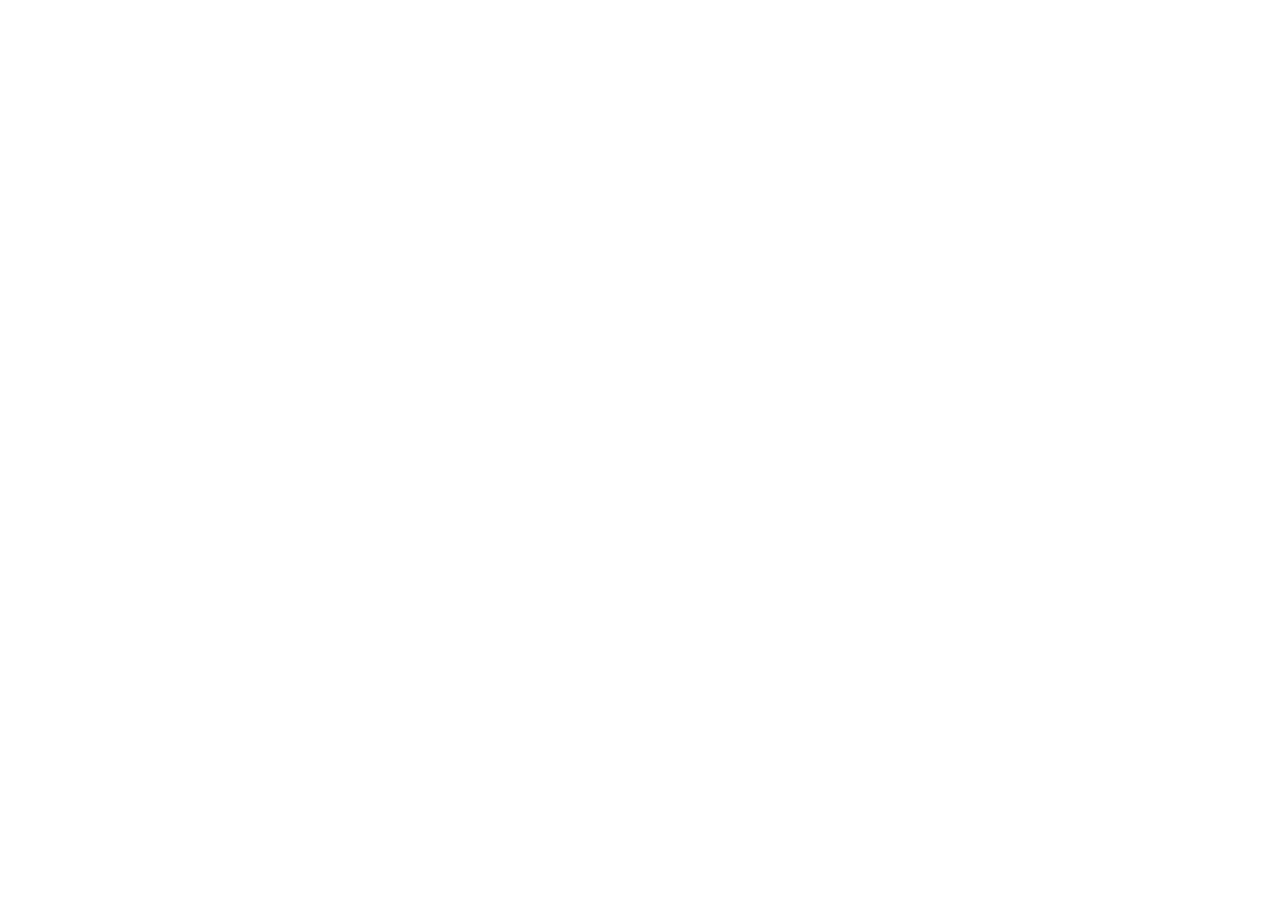
==== commit 04c0025b: "The banner in every page, Apple's badge served from the site, the store's name Mirrors site/ in rexg" ====
--- a/get/index.html
+++ b/get/index.html
@@ -17,6 +17,7 @@
 <meta name="twitter:card" content="summary_large_image">
 <link rel="icon" href="/favicon.png" type="image/png">
 <link rel="apple-touch-icon" href="/apple-touch-icon.png">
+<meta name="apple-itunes-app" content="app-id=6816350944">
 <script src="/assets/store.js"></script>
 <link rel="stylesheet" href="/assets/site.css">
 <script src="/assets/site.js" defer></script>
